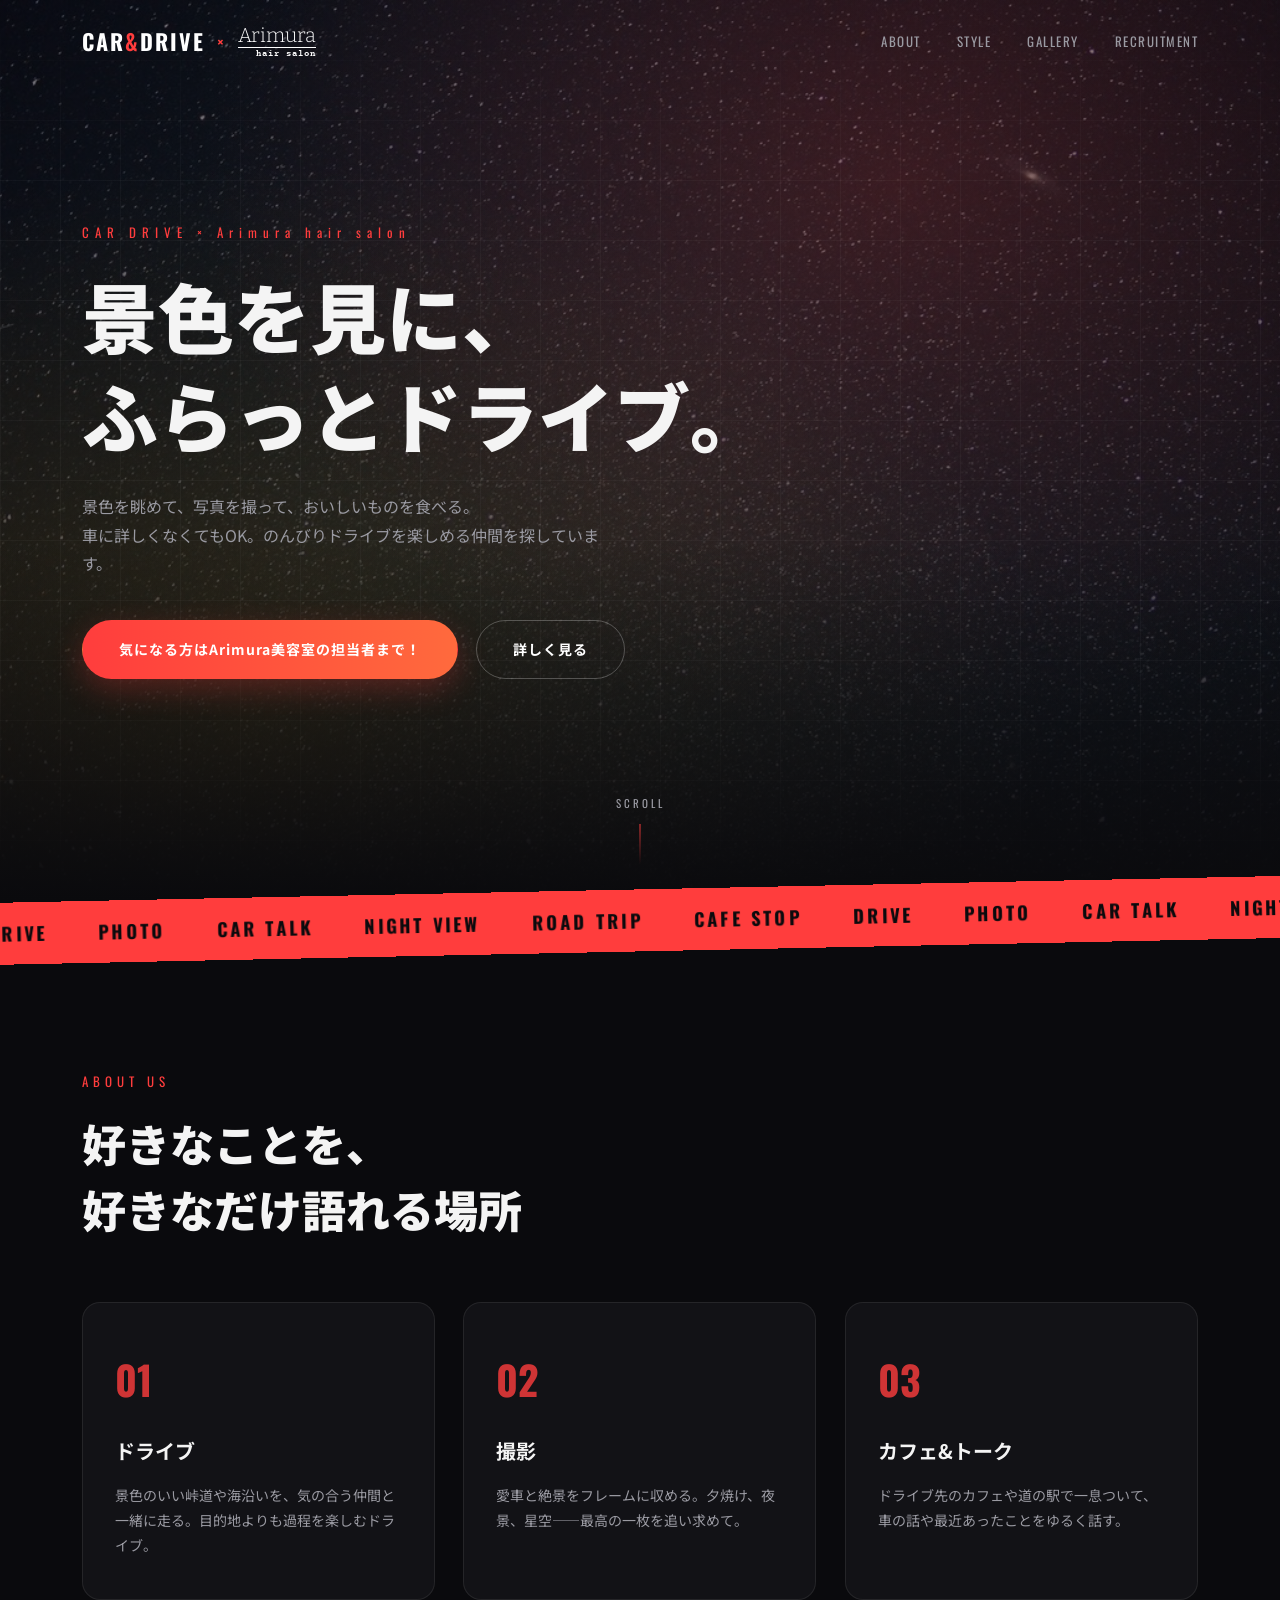
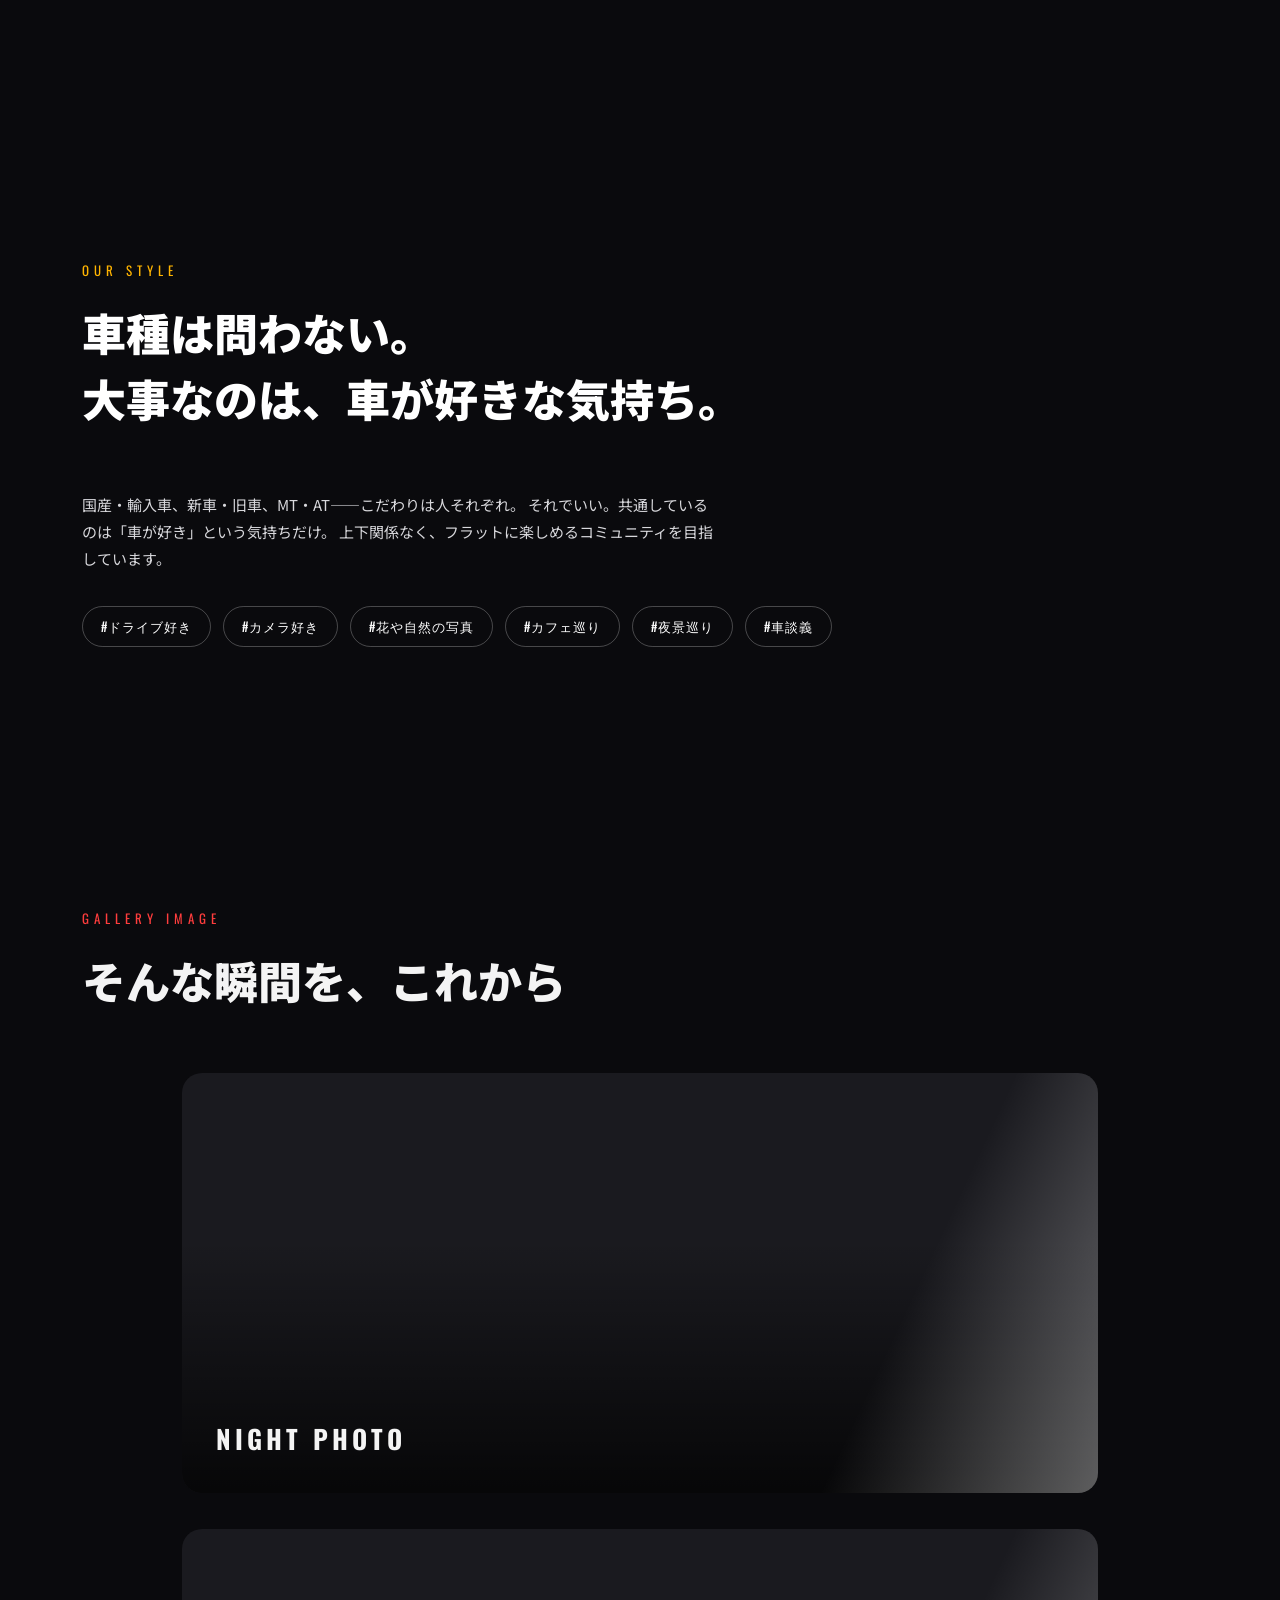
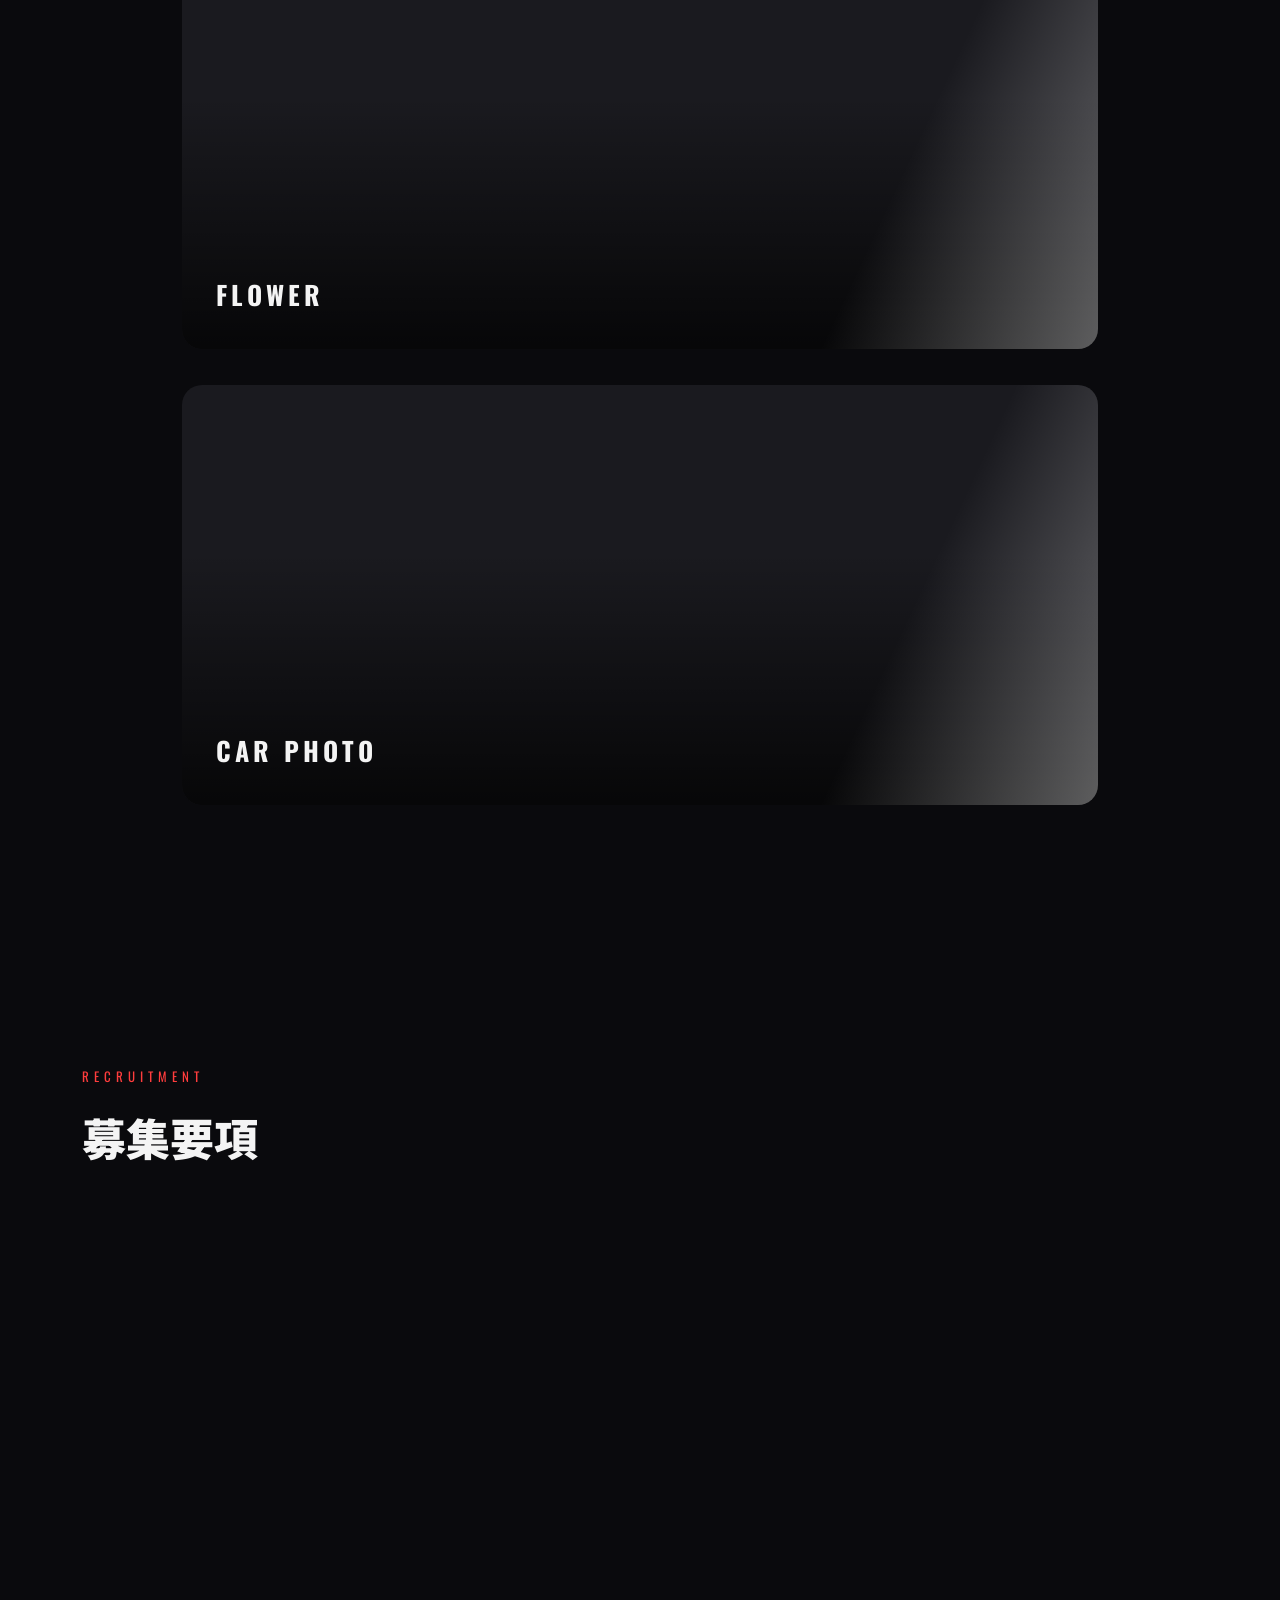
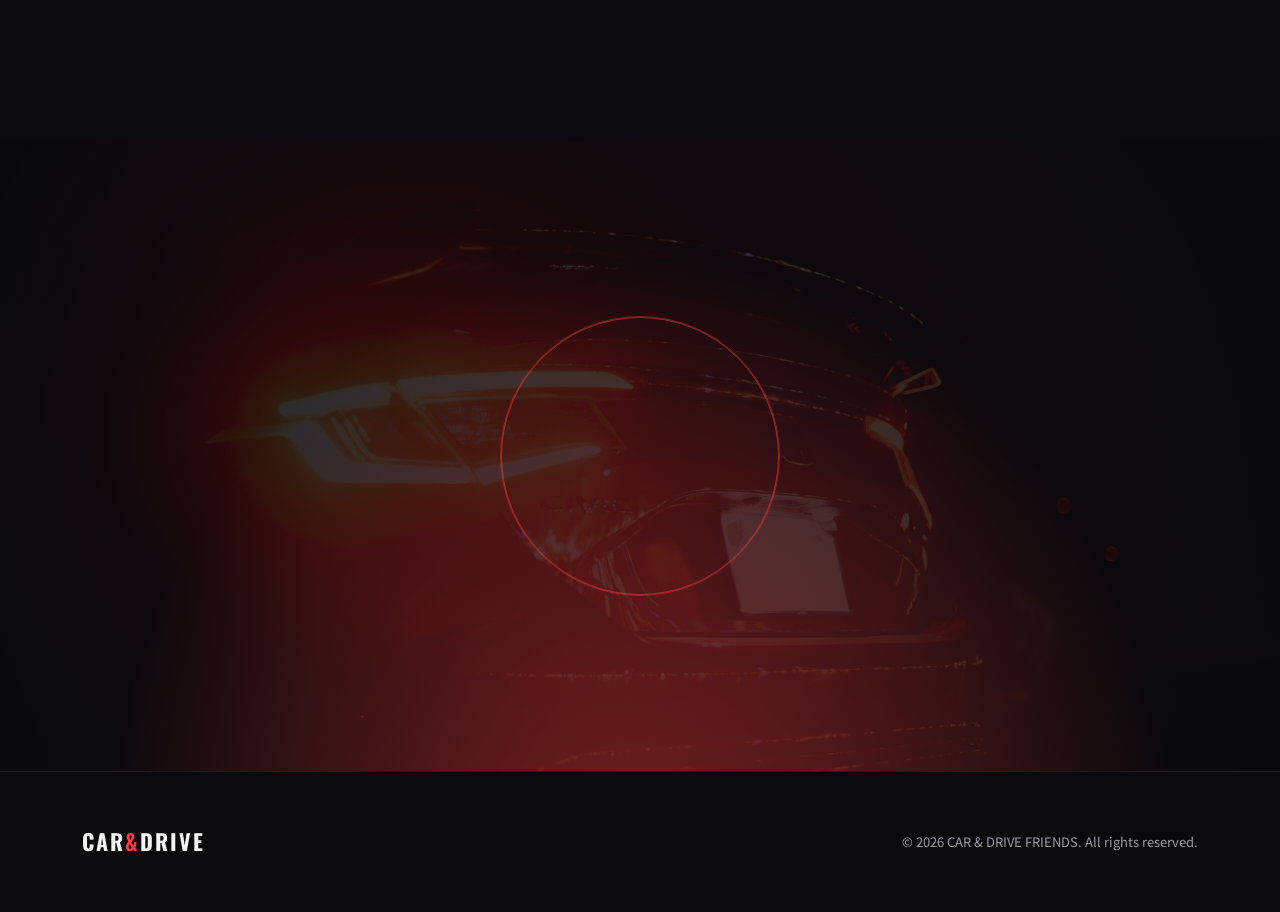
==== index.html @ ad67aaf5 "初回公開: 車好き・ドライブ好き募集サイト" ====
<!DOCTYPE html>
<html lang="ja">
<head>
<meta charset="UTF-8">
<meta name="viewport" content="width=device-width, initial-scale=1.0">
<title>CAR & DRIVE FRIENDS | 車好き・ドライブ好き募集</title>
<link rel="preconnect" href="https://fonts.googleapis.com">
<link href="https://fonts.googleapis.com/css2?family=Oswald:wght@400;600;700&family=Noto+Sans+JP:wght@400;500;700;900&family=Bitter:wght@300;400&family=Courier+Prime&display=swap" rel="stylesheet">
<link rel="stylesheet" href="style.css">
</head>
<body>

<!-- スクロール進捗バー -->
<div class="scroll-progress" id="scrollProgress"></div>

<!-- カーソルグロー -->
<div class="cursor-glow" id="cursorGlow"></div>

<!-- ローディング -->
<div class="loader" id="loader">
  <div class="collab">
    <div class="collab-car">CAR<span>&</span>DRIVE</div>
    <div class="collab-x">×</div>
    <div class="arimura-logo">
      <div class="arimura-name">Arimura</div>
      <div class="arimura-line"></div>
      <div class="arimura-sub">hair salon</div>
    </div>
  </div>
</div>

<!-- ヘッダー -->
<header class="header" id="header">
  <div class="header-inner">
    <a href="#top" class="logo header-logo">
      <span class="hl-car">CAR<span>&</span>DRIVE</span>
      <span class="hl-x">×</span>
      <span class="mini-arimura"><b>Arimura</b><i></i><em>hair salon</em></span>
    </a>
    <nav class="nav">
      <a href="#about">ABOUT</a>
      <a href="#style">STYLE</a>
      <a href="#gallery">GALLERY</a>
      <a href="#requirement">RECRUITMENT</a>
    </nav>
    <button class="burger" id="burger" aria-label="menu">
      <span></span><span></span><span></span>
    </button>
  </div>
</header>

<!-- モバイルメニュー -->
<div class="mobile-menu" id="mobileMenu">
  <a href="#about">ABOUT</a>
  <a href="#style">STYLE</a>
  <a href="#gallery">GALLERY</a>
  <a href="#requirement">RECRUITMENT</a>
</div>

<!-- ヒーロー -->
<section class="hero" id="top">
  <div class="hero-bg"></div>
  <div class="hero-overlay"></div>
  <div class="hero-grid"></div>
  <div class="hero-content">
    <p class="hero-kicker" data-aos>CAR DRIVE × Arimura hair salon</p>
    <h1 class="hero-title" data-aos>
      <span class="line"><span class="char">景</span><span class="char">色</span><span class="char">を</span><span class="char">見</span><span class="char">に</span><span class="char">、</span></span>
      <span class="line"><span class="char">ふ</span><span class="char">ら</span><span class="char">っ</span><span class="char">と</span><span class="char">ド</span><span class="char">ラ</span><span class="char">イ</span><span class="char">ブ</span><span class="char">。</span></span>
    </h1>
    <p class="hero-sub" data-aos>
      景色を眺めて、写真を撮って、おいしいものを食べる。<br>
      車に詳しくなくてもOK。のんびりドライブを楽しめる仲間を探しています。
    </p>
    <div class="hero-cta" data-aos>
      <a href="#contact" class="btn btn-primary">気になる方はArimura美容室の担当者まで！</a>
      <a href="#about" class="btn btn-outline">詳しく見る</a>
    </div>
  </div>
  <div class="scroll-down">
    <span>SCROLL</span>
    <div class="scroll-line"></div>
  </div>
</section>

<!-- マーキー -->
<div class="marquee">
  <div class="marquee-track">
    <span>DRIVE</span><span>PHOTO</span><span>CAR TALK</span><span>NIGHT VIEW</span><span>ROAD TRIP</span><span>CAFE STOP</span>
    <span>DRIVE</span><span>PHOTO</span><span>CAR TALK</span><span>NIGHT VIEW</span><span>ROAD TRIP</span><span>CAFE STOP</span>
  </div>
</div>

<!-- ABOUT -->
<section class="about" id="about">
  <div class="container">
    <p class="section-kicker" data-aos>ABOUT US</p>
    <h2 class="section-title" data-aos>好きなことを、<br>好きなだけ語れる場所</h2>
    <div class="about-grid">
      <div class="about-card" data-aos>
        <div class="about-num">01</div>
        <h3>ドライブ</h3>
        <p>景色のいい峠道や海沿いを、気の合う仲間と一緒に走る。目的地よりも過程を楽しむドライブ。</p>
      </div>
      <div class="about-card" data-aos>
        <div class="about-num">02</div>
        <h3>撮影</h3>
        <p>愛車と絶景をフレームに収める。夕焼け、夜景、星空——最高の一枚を追い求めて。</p>
      </div>
      <div class="about-card" data-aos>
        <div class="about-num">03</div>
        <h3>カフェ&トーク</h3>
        <p>ドライブ先のカフェや道の駅で一息ついて、車の話や最近あったことをゆるく話す。</p>
      </div>
    </div>
  </div>
</section>

<!-- STYLE / 動画風セクション -->
<section class="style-section" id="style">
  <div class="style-overlay"></div>
  <div class="container style-content">
    <p class="section-kicker light" data-aos>OUR STYLE</p>
    <h2 class="section-title light" data-aos>車種は問わない。<br>大事なのは、車が好きな気持ち。</h2>
    <p class="style-text" data-aos>
      国産・輸入車、新車・旧車、MT・AT——こだわりは人それぞれ。
      それでいい。共通しているのは「車が好き」という気持ちだけ。
      上下関係なく、フラットに楽しめるコミュニティを目指しています。
    </p>
    <div class="style-tags" data-aos>
      <span>#ドライブ好き</span>
      <span>#カメラ好き</span>
      <span>#花や自然の写真</span>
      <span>#カフェ巡り</span>
      <span>#夜景巡り</span>
      <span>#車談義</span>
    </div>
  </div>
</section>

<!-- GALLERY -->
<section class="gallery" id="gallery">
  <div class="container">
    <p class="section-kicker" data-aos>GALLERY IMAGE</p>
    <h2 class="section-title" data-aos>そんな瞬間を、これから</h2>
  </div>
  <div class="gallery-grid" id="galleryGrid">
    <div class="gallery-item g2 photo-slide" data-aos
      data-full-list="images/gallery-2-1.jpg,images/gallery-2-2.jpg,images/gallery-2-3.jpg,images/gallery-2-4.jpg,images/gallery-2-5.jpg,images/gallery-2-6.jpg,images/gallery-2-7.jpg,images/gallery-2-8.jpg">
      <div class="flower-slide-img" style="background-image:url('images/gallery-2-1.jpg')"></div>
      <div class="flower-slide-img" style="background-image:url('images/gallery-2-2.jpg')"></div>
      <div class="flower-slide-img" style="background-image:url('images/gallery-2-3.jpg')"></div>
      <div class="flower-slide-img" style="background-image:url('images/gallery-2-4.jpg')"></div>
      <div class="flower-slide-img" style="background-image:url('images/gallery-2-5.jpg')"></div>
      <div class="flower-slide-img" style="background-image:url('images/gallery-2-6.jpg')"></div>
      <div class="flower-slide-img" style="background-image:url('images/gallery-2-7.jpg')"></div>
      <div class="flower-slide-img" style="background-image:url('images/gallery-2-8.jpg')"></div>
      <div class="shine-sweep"></div>
      <span>NIGHT PHOTO</span>
      <em class="tap-hint">タップで拡大</em>
    </div>
    <div class="gallery-item g4 flower-slide" data-aos
      data-full-list="images/gallery-4-1.jpg,images/gallery-4-2.jpg,images/gallery-4-3.jpg,images/gallery-4-4.jpg,images/gallery-4-5.jpg,images/gallery-4-6.jpg,images/gallery-4-7.jpg,images/gallery-4-8.jpg">
      <div class="flower-slide-img" style="background-image:url('images/gallery-4-1.jpg')"></div>
      <div class="flower-slide-img" style="background-image:url('images/gallery-4-2.jpg')"></div>
      <div class="flower-slide-img" style="background-image:url('images/gallery-4-3.jpg')"></div>
      <div class="flower-slide-img" style="background-image:url('images/gallery-4-4.jpg')"></div>
      <div class="flower-slide-img" style="background-image:url('images/gallery-4-5.jpg')"></div>
      <div class="flower-slide-img" style="background-image:url('images/gallery-4-6.jpg')"></div>
      <div class="flower-slide-img" style="background-image:url('images/gallery-4-7.jpg')"></div>
      <div class="flower-slide-img" style="background-image:url('images/gallery-4-8.jpg')"></div>
      <div class="shine-sweep"></div>
      <span>FLOWER</span>
      <em class="tap-hint">タップで拡大</em>
    </div>
    <div class="gallery-item g7 photo-slide" data-aos
      data-full-list="images/gallery-7-1.jpg,images/gallery-7-2.jpg,images/gallery-7-3.jpg,images/gallery-7-4.jpg,images/gallery-7-5.jpg,images/gallery-7-6.jpg,images/gallery-7-7.jpg,images/gallery-7-8.jpg">
      <div class="flower-slide-img" style="background-image:url('images/gallery-7-1.jpg')"></div>
      <div class="flower-slide-img" style="background-image:url('images/gallery-7-2.jpg')"></div>
      <div class="flower-slide-img" style="background-image:url('images/gallery-7-3.jpg')"></div>
      <div class="flower-slide-img" style="background-image:url('images/gallery-7-4.jpg')"></div>
      <div class="flower-slide-img" style="background-image:url('images/gallery-7-5.jpg')"></div>
      <div class="flower-slide-img" style="background-image:url('images/gallery-7-6.jpg')"></div>
      <div class="flower-slide-img" style="background-image:url('images/gallery-7-7.jpg')"></div>
      <div class="flower-slide-img" style="background-image:url('images/gallery-7-8.jpg')"></div>
      <div class="shine-sweep"></div>
      <span>CAR PHOTO</span>
      <em class="tap-hint">タップで拡大</em>
    </div>
  </div>
</section>

<!-- ライトボックス -->
<div class="lightbox" id="lightbox">
  <button class="lightbox-close" id="lightboxClose" aria-label="閉じる">&times;</button>
  <button class="lightbox-nav lightbox-prev" id="lightboxPrev" aria-label="前へ">&#8249;</button>
  <img class="lightbox-img" id="lightboxImg" src="" alt="">
  <button class="lightbox-nav lightbox-next" id="lightboxNext" aria-label="次へ">&#8250;</button>
</div>

<!-- MEMBER / 募集要項 -->
<section class="requirement" id="requirement">
  <div class="container">
    <p class="section-kicker" data-aos>RECRUITMENT</p>
    <h2 class="section-title" data-aos>募集要項</h2>
    <div class="req-table" data-aos>
      <div class="req-row">
        <div class="req-label">対象</div>
        <div class="req-value">20代の男女（車好き・写真好き・ドライブ好き大歓迎）</div>
      </div>
      <div class="req-row">
        <div class="req-label">車種</div>
        <div class="req-value">不問。所有していない方の見学参加も歓迎</div>
      </div>
      <div class="req-row">
        <div class="req-label">活動内容</div>
        <div class="req-value">ドライブ / 撮影会 / カフェ巡り・オフ会 / 車談義</div>
      </div>
      <div class="req-row">
        <div class="req-label">頻度</div>
        <div class="req-value">月1〜2回程度（週末中心）</div>
      </div>
      <div class="req-row">
        <div class="req-label">条件</div>
        <div class="req-value">安全運転を心がけられる方 / マナーを守れる方</div>
      </div>
    </div>
  </div>
</section>

<!-- CONTACT -->
<section class="contact" id="contact">
  <div class="contact-glow-ring"></div>
  <div class="container contact-inner">
    <h2 class="contact-finale" data-aos>
      <span>一緒に</span><span class="shine">走り出そう</span>
    </h2>
    <p class="contact-sub" data-aos>ご応募・ご質問は、担当者までお気軽にご連絡ください。</p>
  </div>
</section>

<footer class="footer">
  <div class="container footer-inner">
    <a href="#top" class="logo">CAR<span>&</span>DRIVE</a>
    <p>&copy; 2026 CAR & DRIVE FRIENDS. All rights reserved.</p>
  </div>
</footer>

<a href="#top" class="to-top" id="toTop">↑</a>

<script src="script.js"></script>
</body>
</html>
---- style.css ----
/* =========================================
   CAR & CAMP FRIENDS - Stylish Recruitment Page
========================================= */
:root {
  --bg: #0a0a0d;
  --bg-soft: #121216;
  --accent: #ff3d3d;
  --accent2: #ffb400;
  --text: #f4f4f4;
  --text-dim: #9a9aa2;
  --line: rgba(255,255,255,0.08);
  --ff-en: 'Oswald', sans-serif;
  --ff-jp: 'Noto Sans JP', sans-serif;
}

* { margin: 0; padding: 0; box-sizing: border-box; }

html { scroll-behavior: smooth; }

body {
  background: var(--bg);
  color: var(--text);
  font-family: var(--ff-jp);
  line-height: 1.8;
  overflow-x: hidden;
}

a { text-decoration: none; color: inherit; }
ul { list-style: none; }

/* スクロール進捗バー */
.scroll-progress {
  position: fixed;
  top: 0; left: 0;
  height: 3px;
  width: 0%;
  background: linear-gradient(90deg, var(--accent), var(--accent2));
  z-index: 10000;
  transition: width .1s linear;
  box-shadow: 0 0 12px rgba(255,61,61,.7);
}

/* カーソル追従グロー */
.cursor-glow {
  position: fixed;
  top: 0; left: 0;
  width: 420px; height: 420px;
  border-radius: 50%;
  background: radial-gradient(circle, rgba(255,61,61,.12), transparent 70%);
  transform: translate(-50%, -50%);
  pointer-events: none;
  z-index: 1;
  transition: opacity .3s ease;
  opacity: 0;
}
.cursor-glow.active { opacity: 1; }
@media (hover: none), (max-width: 760px) { .cursor-glow { display: none; } }

.container {
  max-width: 1180px;
  margin: 0 auto;
  padding: 0 32px;
}

/* ===== LOADER ===== */
.loader {
  position: fixed;
  inset: 0;
  background: var(--bg);
  z-index: 9999;
  display: flex;
  align-items: center;
  justify-content: center;
  transition: opacity .6s ease, visibility .6s ease;
}
.loader.hide { opacity: 0; visibility: hidden; }
.loader-text {
  font-family: var(--ff-en);
  font-size: 14px;
  letter-spacing: 6px;
  color: var(--accent);
  animation: pulse 1s infinite ease-in-out;
}
@keyframes pulse { 50% { opacity: .3; } }

/* ===== COLLAB LOADER / Arimura LOGO ===== */
.collab {
  display: flex;
  flex-direction: column;
  align-items: center;
  gap: 18px;
  text-align: center;
}
.collab-car {
  font-family: var(--ff-en);
  font-weight: 700;
  font-size: clamp(22px, 5vw, 34px);
  letter-spacing: 8px;
  color: #fff;
  opacity: 0;
  animation: collabIn .9s .2s forwards ease-out;
}
.collab-car span { color: var(--accent); margin: 0 4px; }
.collab-x {
  font-family: var(--ff-en);
  font-size: 28px;
  color: var(--accent);
  opacity: 0;
  transform: rotate(-90deg);
  animation: collabX .8s .8s forwards ease-out;
}
.arimura-logo {
  display: inline-block;
  color: #fff;
  opacity: 0;
  animation: collabIn 1s 1.3s forwards ease-out;
}
.arimura-name {
  font-family: 'Bitter', 'Rockwell', Georgia, serif;
  font-weight: 300;
  font-size: clamp(56px, 13vw, 104px);
  line-height: 1;
  letter-spacing: 1px;
  text-align: left;
}
.arimura-line {
  height: 3px;
  background: #fff;
  margin: 8px 0 6px;
  transform-origin: left;
  transform: scaleX(0);
  animation: lineGrow .8s 1.8s forwards ease-out;
}
.arimura-sub {
  font-family: 'Courier Prime', 'Courier New', monospace;
  font-size: clamp(20px, 5vw, 38px);
  letter-spacing: 3px;
  text-align: right;
  padding-right: 4px;
}
@keyframes collabIn { from { opacity: 0; transform: translateY(14px); } to { opacity: 1; transform: none; } }
@keyframes collabX { to { opacity: 1; transform: rotate(0); } }
@keyframes lineGrow { to { transform: scaleX(1); } }

/* ===== HEADER LOGO (collab) ===== */
.header-logo { display: flex; align-items: center; gap: 12px; }
.header-logo .hl-car { color: #fff; }
.header-logo .hl-car span { color: var(--accent); }
.header-logo .mini-arimura { color: #fff; }
.hl-x { color: var(--accent); font-size: 14px; }
.mini-arimura {
  display: inline-flex;
  flex-direction: column;
  color: #fff;
  line-height: 1;
}
.mini-arimura b {
  font-family: 'Bitter', Georgia, serif;
  font-weight: 300;
  font-size: 20px;
  letter-spacing: 0;
}
.mini-arimura i { display: block; height: 1px; background: #fff; margin: 2px 0; }
.mini-arimura em {
  font-family: 'Courier Prime', 'Courier New', monospace;
  font-style: normal;
  font-size: 9px;
  letter-spacing: 1px;
  text-align: right;
}
@media (max-width: 480px) {
  .header-logo { gap: 8px; }
  .hl-car { font-size: 16px; }
  .mini-arimura b { font-size: 16px; }
  .mini-arimura em { font-size: 7px; }
}

/* ===== HEADER ===== */
.header {
  position: fixed;
  top: 0; left: 0; right: 0;
  z-index: 100;
  padding: 22px 0;
  transition: background .4s ease, padding .4s ease, backdrop-filter .4s ease;
}
.header.scrolled {
  background: rgba(10,10,13,0.85);
  backdrop-filter: blur(10px);
  padding: 14px 0;
  border-bottom: 1px solid var(--line);
}
.header-inner {
  max-width: 1180px;
  margin: 0 auto;
  padding: 0 32px;
  display: flex;
  align-items: center;
  justify-content: space-between;
}
.logo {
  font-family: var(--ff-en);
  font-weight: 700;
  font-size: 22px;
  letter-spacing: 2px;
}
.logo span { color: var(--accent); }

.nav { display: flex; align-items: center; gap: 36px; }
.nav a {
  font-size: 13px;
  font-family: var(--ff-en);
  letter-spacing: 1.5px;
  color: var(--text-dim);
  position: relative;
  transition: color .3s;
}
.nav a:not(.nav-cta)::after {
  content: '';
  position: absolute;
  left: 0; bottom: -6px;
  width: 0; height: 1px;
  background: var(--accent);
  transition: width .3s;
}
.nav a:not(.nav-cta):hover { color: var(--text); }
.nav a:not(.nav-cta):hover::after { width: 100%; }

.nav-cta {
  background: var(--accent);
  color: #fff !important;
  padding: 10px 22px;
  border-radius: 30px;
  font-weight: 600;
  transition: transform .3s, box-shadow .3s;
}
.nav-cta:hover { transform: translateY(-2px); box-shadow: 0 8px 20px rgba(255,61,61,.4); }

.burger { display: none; flex-direction: column; gap: 5px; background: none; border: none; cursor: pointer; z-index: 200; }
.burger span { width: 26px; height: 2px; background: #fff; transition: .3s; }
.burger.active span:nth-child(1){ transform: translateY(7px) rotate(45deg); }
.burger.active span:nth-child(2){ opacity: 0; }
.burger.active span:nth-child(3){ transform: translateY(-7px) rotate(-45deg); }

.mobile-menu {
  position: fixed;
  top: 0; right: -100%;
  width: 78%; max-width: 340px; height: 100vh;
  background: #0e0e12;
  z-index: 150;
  display: flex; flex-direction: column;
  align-items: flex-start;
  justify-content: center;
  gap: 28px;
  padding: 0 40px;
  transition: right .45s cubic-bezier(.77,0,.18,1);
  border-left: 1px solid var(--line);
}
.mobile-menu.open { right: 0; }
.mobile-menu a { font-family: var(--ff-en); font-size: 18px; letter-spacing: 2px; color: var(--text-dim); }
.mobile-menu .nav-cta { background: var(--accent); color: #fff; padding: 12px 24px; border-radius: 30px; }

/* ===== HERO ===== */
.hero {
  position: relative;
  min-height: 100vh;
  display: flex;
  align-items: center;
  overflow: hidden;
}
.hero-bg {
  position: absolute; inset: 0;
  background-image:
    radial-gradient(ellipse at 70% 20%, rgba(255,61,61,.18), transparent 55%),
    radial-gradient(ellipse at 20% 80%, rgba(255,180,0,.12), transparent 55%),
    linear-gradient(180deg, rgba(10,10,13,.55) 0%, rgba(17,17,20,.75) 100%),
    url('images/hero-stars.jpg');
  background-repeat: no-repeat;
  background-size: cover, cover, cover, cover;
  background-position: center, center, center, center;
}
.hero-grid {
  position: absolute; inset: 0;
  background-image:
    linear-gradient(rgba(255,255,255,.03) 1px, transparent 1px),
    linear-gradient(90deg, rgba(255,255,255,.03) 1px, transparent 1px);
  background-size: 60px 60px;
  mask-image: linear-gradient(180deg, transparent, #000 20%, #000 70%, transparent);
}
.hero-overlay {
  position: absolute; bottom: 0; left: 0; right: 0; height: 40%;
  background: linear-gradient(0deg, var(--bg), transparent);
}
.hero-content {
  position: relative; z-index: 2;
  max-width: 1180px; margin: 0 auto; padding: 0 32px;
  width: 100%;
}
.hero-kicker {
  font-family: var(--ff-en);
  color: var(--accent);
  letter-spacing: 6px;
  font-size: 13px;
  margin-bottom: 22px;
}
.hero-title {
  font-size: clamp(38px, 6vw, 76px);
  font-weight: 900;
  line-height: 1.3;
  margin-bottom: 28px;
}
.hero-title .line { display: block; overflow: hidden; }
.hero-title .char {
  display: inline-block;
  opacity: 0;
  transform: translateY(60px) rotate(6deg);
  animation: charIn .7s cubic-bezier(.2,.9,.25,1) forwards;
}
@keyframes charIn { to { opacity: 1; transform: translateY(0) rotate(0); } }
.hero-sub {
  color: var(--text-dim);
  font-size: 16px;
  max-width: 520px;
  margin-bottom: 42px;
}
.hero-cta { display: flex; gap: 18px; flex-wrap: wrap; }

.btn {
  position: relative;
  overflow: hidden;
  display: inline-flex;
  align-items: center;
  justify-content: center;
  padding: 16px 36px;
  border-radius: 40px;
  font-weight: 700;
  font-size: 14px;
  letter-spacing: 1px;
  transition: transform .3s, box-shadow .3s, background .3s, color .3s;
  border: 1px solid transparent;
  cursor: pointer;
}
.btn::before {
  content: '';
  position: absolute;
  top: 0; left: -120%;
  width: 60%; height: 100%;
  background: linear-gradient(120deg, transparent, rgba(255,255,255,.5), transparent);
  transform: skewX(-20deg);
  transition: left .6s ease;
}
.btn:hover::before { left: 140%; }
.btn-primary {
  background: linear-gradient(90deg, var(--accent), #ff6a3d);
  color: #fff;
  box-shadow: 0 10px 30px rgba(255,61,61,.25);
}
.btn-primary:hover { transform: translateY(-3px); box-shadow: 0 14px 34px rgba(255,61,61,.4); }
.btn-outline {
  border-color: rgba(255,255,255,.25);
  color: #fff;
}
.btn-outline:hover { background: rgba(255,255,255,.08); transform: translateY(-3px); }

.scroll-down {
  position: absolute; bottom: 36px; left: 50%; transform: translateX(-50%);
  display: flex; flex-direction: column; align-items: center; gap: 10px;
  color: var(--text-dim);
  font-family: var(--ff-en); font-size: 11px; letter-spacing: 3px;
}
.scroll-line { width: 1px; height: 40px; background: linear-gradient(180deg, var(--accent), transparent); animation: scrollMove 1.6s infinite; }
@keyframes scrollMove { 0%{ transform: scaleY(0); transform-origin: top;} 50%{ transform: scaleY(1); transform-origin: top;} 51%{transform-origin: bottom;} 100%{ transform: scaleY(0); transform-origin: bottom;} }

/* ===== MARQUEE ===== */
.marquee {
  background: var(--accent);
  padding: 14px 0;
  overflow: hidden;
  white-space: nowrap;
  transform: rotate(-1.2deg) scale(1.02);
  margin: -10px 0;
  position: relative;
  z-index: 3;
}
.marquee-track { display: inline-flex; gap: 50px; animation: marquee 22s linear infinite; }
.marquee-track span {
  font-family: var(--ff-en);
  font-weight: 700;
  font-size: 18px;
  letter-spacing: 3px;
  color: #0a0a0d;
}
@keyframes marquee { from { transform: translateX(0);} to { transform: translateX(-50%);} }

/* ===== SECTION COMMON ===== */
section { padding: 130px 0; position: relative; }
.section-kicker {
  font-family: var(--ff-en);
  color: var(--accent);
  letter-spacing: 5px;
  font-size: 13px;
  margin-bottom: 16px;
}
.section-kicker.light { color: var(--accent2); }
.section-title {
  position: relative;
  display: inline-block;
  font-size: clamp(28px, 4vw, 44px);
  font-weight: 900;
  margin-bottom: 60px;
  line-height: 1.5;
}
.section-title::after {
  content: '';
  position: absolute;
  left: 0; bottom: 8px;
  height: 4px;
  width: 100%;
  background: linear-gradient(90deg, var(--accent), var(--accent2));
  transform: scaleX(0);
  transform-origin: left;
  transition: transform 1s cubic-bezier(.2,.8,.2,1);
}
[data-aos].aos-in .section-title::after { transform: scaleX(1); }
.section-title.light { color: #fff; }

/* ===== ABOUT ===== */
.about {
  position: relative;
  background-image:
    linear-gradient(180deg, rgba(10,10,13,.88) 0%, rgba(10,10,13,.94) 100%),
    url('images/about-bg.jpg');
  background-size: cover;
  background-position: center;
  background-attachment: fixed;
}
@media (max-width: 900px) {
  .about { background-attachment: scroll; }
}
.about-grid {
  display: grid;
  grid-template-columns: repeat(3, 1fr);
  gap: 28px;
}
.about-card {
  background: var(--bg-soft);
  border: 1px solid var(--line);
  border-radius: 18px;
  padding: 40px 32px;
  transition: transform .4s ease, border-color .4s ease, box-shadow .4s ease;
  transform: perspective(800px) rotateX(var(--ry, 0deg)) rotateY(var(--rx, 0deg));
  will-change: transform;
}
.about-card:hover {
  border-color: var(--accent);
  box-shadow: 0 20px 50px rgba(255,61,61,.18);
}
.about-num {
  font-family: var(--ff-en);
  font-size: 40px;
  font-weight: 700;
  color: var(--accent);
  margin-bottom: 18px;
  opacity: .8;
}
.about-card h3 { font-size: 20px; margin-bottom: 14px; }
.about-card p { color: var(--text-dim); font-size: 14px; }

/* ===== STYLE SECTION ===== */
.style-section {
  background:
    linear-gradient(rgba(10,10,13,.75), rgba(10,10,13,.9)),
    url('images/style-bg.jpg');
  background-size: cover;
  background-position: center;
  background-attachment: fixed;
  color: #fff;
}
@media (max-width: 900px) {
  .style-section { background-attachment: scroll; }
}
.style-text { max-width: 640px; color: #d8d8dc; font-size: 15px; margin-bottom: 34px; }
.style-tags { display: flex; flex-wrap: wrap; gap: 12px; }
.style-tags span {
  border: 1px solid rgba(255,255,255,.25);
  padding: 8px 18px;
  border-radius: 30px;
  font-size: 13px;
  font-family: var(--ff-en);
  letter-spacing: 1px;
}

/* ===== GALLERY ===== */
.gallery-grid {
  display: flex;
  flex-direction: column;
  gap: 36px;
  max-width: 980px;
  margin: 0 auto;
  padding: 0 32px;
}
.gallery-item {
  position: relative;
  border-radius: 20px;
  overflow: hidden;
  display: flex;
  align-items: flex-end;
  padding: 30px 34px;
  background-size: cover;
  background-position: center;
  height: 420px;
  cursor: pointer;
  opacity: 0;
  transform: translateY(60px) scale(.94);
  filter: blur(6px);
  transition: transform 1s cubic-bezier(.2,.8,.2,1), opacity 1s ease, filter 1s ease, box-shadow .5s ease;
  box-shadow: 0 0 0 rgba(255,61,61,0);
}
.gallery-item.aos-in {
  opacity: 1;
  transform: translateY(0) scale(1);
  filter: blur(0);
}
.gallery-item:hover {
  box-shadow: 0 25px 60px rgba(255,61,61,.35);
}
.gallery-item:hover .flower-slide-img,
.gallery-item:hover .gallery-item-bg { transform: scale(1.08); }

/* 回転するグラデーション枘 */
.gallery-item::before {
  content: '';
  position: absolute;
  inset: -2px;
  z-index: 0;
  border-radius: 20px;
  padding: 2px;
  background: conic-gradient(from 0deg, var(--accent), var(--accent2), transparent 40%, var(--accent));
  -webkit-mask: linear-gradient(#000 0 0) content-box, linear-gradient(#000 0 0);
  mask: linear-gradient(#000 0 0) content-box, linear-gradient(#000 0 0);
  -webkit-mask-composite: xor;
  mask-composite: exclude;
  opacity: 0;
  transition: opacity .5s ease;
  animation: rotateBorder 6s linear infinite;
}
.gallery-item:hover::before { opacity: 1; }
@keyframes rotateBorder { to { --a: 360deg; transform: rotate(360deg); } }

/* シャインスイープ */
.gallery-item .shine-sweep {
  position: absolute; inset: 0;
  z-index: 2;
  background: linear-gradient(115deg, transparent 40%, rgba(255,255,255,.35) 50%, transparent 60%);
  background-size: 250% 250%;
  background-position: -150% -150%;
  pointer-events: none;
  transition: background-position 1s ease;
}
.gallery-item:hover .shine-sweep { background-position: 150% 150%; }

.tap-hint {
  position: absolute;
  top: 22px; right: 26px;
  z-index: 3;
  font-style: normal;
  font-family: var(--ff-en);
  font-size: 12px;
  letter-spacing: 1px;
  color: #fff;
  background: rgba(0,0,0,.45);
  border: 1px solid rgba(255,255,255,.3);
  padding: 6px 14px;
  border-radius: 20px;
  opacity: 0;
  transform: translateY(-6px);
  transition: opacity .3s ease, transform .3s ease;
  animation: hintPulse 2s ease-in-out infinite;
}
.gallery-item:hover .tap-hint { opacity: 1; transform: none; }
@media (hover: none) {
  .tap-hint { opacity: 1; transform: none; }
}
@keyframes hintPulse { 50% { box-shadow: 0 0 14px rgba(255,61,61,.6); } }
.gallery-item span {
  position: relative; z-index: 3;
  font-family: var(--ff-en);
  letter-spacing: 4px;
  font-size: 26px;
  font-weight: 700;
  transition: transform .4s ease;
}
.gallery-item:hover span { transform: translateX(8px); }
/* 花・ドライブ・車写真などのオートスライド共通スタイル (g2, g4, g7) */
.flower-slide, .photo-slide { background: #1a1a1f; }
.flower-slide::after, .photo-slide::after {
  content: '';
  position: absolute; inset: 0; z-index: 1;
  background: linear-gradient(180deg, transparent 40%, rgba(0,0,0,.75));
}
.flower-slide-img {
  position: absolute; inset: 0;
  background-size: cover;
  background-position: center;
  opacity: 0;
  animation: flowerFade 40s infinite, kenBurns 40s infinite;
  transition: transform .8s ease;
}
.flower-slide-img:nth-child(1) { animation-delay: 0s; }
.flower-slide-img:nth-child(2) { animation-delay: 5s; }
.flower-slide-img:nth-child(3) { animation-delay: 10s; }
.flower-slide-img:nth-child(4) { animation-delay: 15s; }
.flower-slide-img:nth-child(5) { animation-delay: 20s; }
.flower-slide-img:nth-child(6) { animation-delay: 25s; }
.flower-slide-img:nth-child(7) { animation-delay: 30s; }
.flower-slide-img:nth-child(8) { animation-delay: 35s; }
@keyframes flowerFade {
  0% { opacity: 0; }
  2% { opacity: 1; }
  10% { opacity: 1; }
  12.5% { opacity: 0; }
  100% { opacity: 0; }
}
@keyframes kenBurns {
  0% { transform: scale(1); }
  12.5% { transform: scale(1.12); }
  100% { transform: scale(1.12); }
}

/* ===== REQUIREMENT ===== */
.req-table { border-top: 1px solid var(--line); }
.req-row {
  display: grid;
  grid-template-columns: 180px 1fr;
  gap: 24px;
  padding: 24px 0;
  border-bottom: 1px solid var(--line);
}
.req-label {
  font-family: var(--ff-en);
  letter-spacing: 2px;
  color: var(--accent);
  font-weight: 600;
  font-size: 14px;
}
.req-value { color: var(--text-dim); font-size: 15px; }

/* ===== CONTACT / FINALE ===== */
.contact {
  background:
    radial-gradient(ellipse at 50% 120%, rgba(255,61,61,.25), transparent 60%),
    radial-gradient(ellipse at 50% 120%, rgba(255,61,61,.25), transparent 60%),
    linear-gradient(180deg, rgba(10,10,13,.82) 0%, rgba(10,10,13,.9) 100%),
    url('images/contact-bg.jpg'),
    var(--bg-soft);
  background-size: cover, cover, cover, cover;
  background-position: center, center, center, center;
  background-repeat: no-repeat;
  position: relative;
  overflow: hidden;
  text-align: center;
  min-height: 70vh;
  display: flex;
  align-items: center;
}
.contact-inner { position: relative; z-index: 2; margin: 0 auto; }
.contact-sub { color: var(--text-dim); margin-top: 18px; font-size: 16px; }

/* 脈打つリング */
.contact-glow-ring {
  position: absolute;
  top: 50%; left: 50%;
  width: 280px; height: 280px;
  border: 1px solid rgba(255,61,61,.4);
  border-radius: 50%;
  transform: translate(-50%, -50%);
  animation: ringPulse 3.5s ease-out infinite;
}
.contact-glow-ring::before,
.contact-glow-ring::after {
  content: '';
  position: absolute; inset: 0;
  border: 1px solid rgba(255,61,61,.3);
  border-radius: 50%;
  animation: ringPulse 3.5s ease-out infinite;
}
.contact-glow-ring::before { animation-delay: 1.1s; }
.contact-glow-ring::after { animation-delay: 2.2s; }
@keyframes ringPulse {
  0% { transform: translate(-50%, -50%) scale(.3); opacity: .9; }
  100% { transform: translate(-50%, -50%) scale(3.2); opacity: 0; }
}

/* 文字フィナーレ */
.contact-finale {
  font-size: clamp(34px, 6vw, 64px);
  font-weight: 900;
  line-height: 1.4;
  margin-bottom: 4px;
}
.contact-finale span { display: inline-block; }
.contact-finale .shine {
  background: linear-gradient(90deg, var(--accent), var(--accent2), var(--accent));
  background-size: 200% auto;
  -webkit-background-clip: text;
  background-clip: text;
  color: transparent;
  animation: shineMove 3s linear infinite;
}
@keyframes shineMove {
  0% { background-position: 0% center; }
  100% { background-position: 200% center; }
}

@media (max-width: 600px) {
  .contact-glow-ring { width: 180px; height: 180px; }
}

.contact-form { max-width: 720px; }
.form-row { display: grid; grid-template-columns: 1fr 1fr; gap: 20px; }
.form-group { margin-bottom: 22px; }
.form-group label {
  display: block;
  font-size: 13px;
  color: var(--text-dim);
  margin-bottom: 8px;
  letter-spacing: 1px;
}
.form-group input, .form-group select, .form-group textarea {
  width: 100%;
  background: #191a1e;
  border: 1px solid var(--line);
  border-radius: 10px;
  padding: 14px 16px;
  color: #fff;
  font-family: var(--ff-jp);
  font-size: 14px;
  transition: border-color .3s, box-shadow .3s;
}
.form-group input:focus, .form-group select:focus, .form-group textarea:focus {
  outline: none;
  border-color: var(--accent);
  box-shadow: 0 0 0 3px rgba(255,61,61,.15);
}
.form-group textarea { resize: vertical; }
.btn-submit { border: none; width: 100%; margin-top: 10px; }

.form-success {
  display: none;
  margin-top: 28px;
  background: rgba(0,200,120,.1);
  border: 1px solid rgba(0,200,120,.4);
  border-radius: 12px;
  padding: 24px;
  text-align: center;
  color: #6ee7b7;
}
.form-success.show { display: block; animation: fadeIn .5s ease; }

/* ===== FOOTER ===== */
.footer { padding: 50px 0; border-top: 1px solid var(--line); }
.footer-inner { display: flex; justify-content: space-between; align-items: center; flex-wrap: wrap; gap: 16px; }
.footer p { color: var(--text-dim); font-size: 13px; }

.to-top {
  position: fixed;
  bottom: 30px; right: 30px;
  width: 48px; height: 48px;
  border-radius: 50%;
  background: var(--accent);
  color: #fff;
  display: flex; align-items: center; justify-content: center;
  font-size: 18px;
  opacity: 0; visibility: hidden;
  transform: translateY(10px);
  transition: all .3s ease;
  z-index: 90;
  box-shadow: 0 8px 20px rgba(255,61,61,.35);
}
.to-top.show { opacity: 1; visibility: visible; transform: translateY(0); }

/* ===== AOS-like animation ===== */
[data-aos] {
  opacity: 0;
  transform: translateY(30px);
  transition: opacity .8s ease, transform .8s ease;
}
[data-aos].aos-in { opacity: 1; transform: translateY(0); }

@keyframes fadeIn { from { opacity: 0; } to { opacity: 1; } }

/* ===== LIGHTBOX ===== */
.lightbox {
  position: fixed; inset: 0;
  z-index: 2000;
  background: rgba(5,5,7,.92);
  display: flex;
  align-items: center;
  justify-content: center;
  opacity: 0;
  visibility: hidden;
  transition: opacity .3s ease, visibility .3s ease;
}
.lightbox.show { opacity: 1; visibility: visible; }
.lightbox-img {
  max-width: 88vw;
  max-height: 82vh;
  border-radius: 6px;
  box-shadow: 0 20px 60px rgba(0,0,0,.6);
  opacity: 0;
  transform: scale(.96);
  transition: opacity .25s ease, transform .25s ease;
}
.lightbox.show .lightbox-img { opacity: 1; transform: none; }
.lightbox-close {
  position: absolute;
  top: 20px; right: 24px;
  font-size: 32px;
  line-height: 1;
  background: none;
  border: none;
  color: #fff;
  cursor: pointer;
}
.lightbox-nav {
  position: absolute;
  top: 50%;
  transform: translateY(-50%);
  background: rgba(255,255,255,.08);
  border: 1px solid rgba(255,255,255,.25);
  color: #fff;
  font-size: 30px;
  width: 48px; height: 48px;
  border-radius: 50%;
  cursor: pointer;
  display: flex;
  align-items: center;
  justify-content: center;
  transition: background .3s ease;
}
.lightbox-nav:hover { background: rgba(255,61,61,.3); }
.lightbox-prev { left: 20px; }
.lightbox-next { right: 20px; }
.lightbox-nav.hidden { display: none; }
@media (max-width: 600px) {
  .lightbox-nav { width: 38px; height: 38px; font-size: 22px; }
  .lightbox-close { font-size: 26px; top: 14px; right: 16px; }
}

/* ===== RESPONSIVE ===== */
@media (max-width: 900px) {
  .nav { display: none; }
  .burger { display: flex; }
  .about-grid { grid-template-columns: 1fr; }
  .gallery-item { height: 280px; padding: 22px; }
  .gallery-item span { font-size: 18px; letter-spacing: 2px; }
  .form-row { grid-template-columns: 1fr; }
  .req-row { grid-template-columns: 1fr; gap: 6px; }
  section { padding: 90px 0; }
}
@media (max-width: 480px) {
  .container { padding: 0 20px; }
  .hero-content { padding: 0 20px; }
}
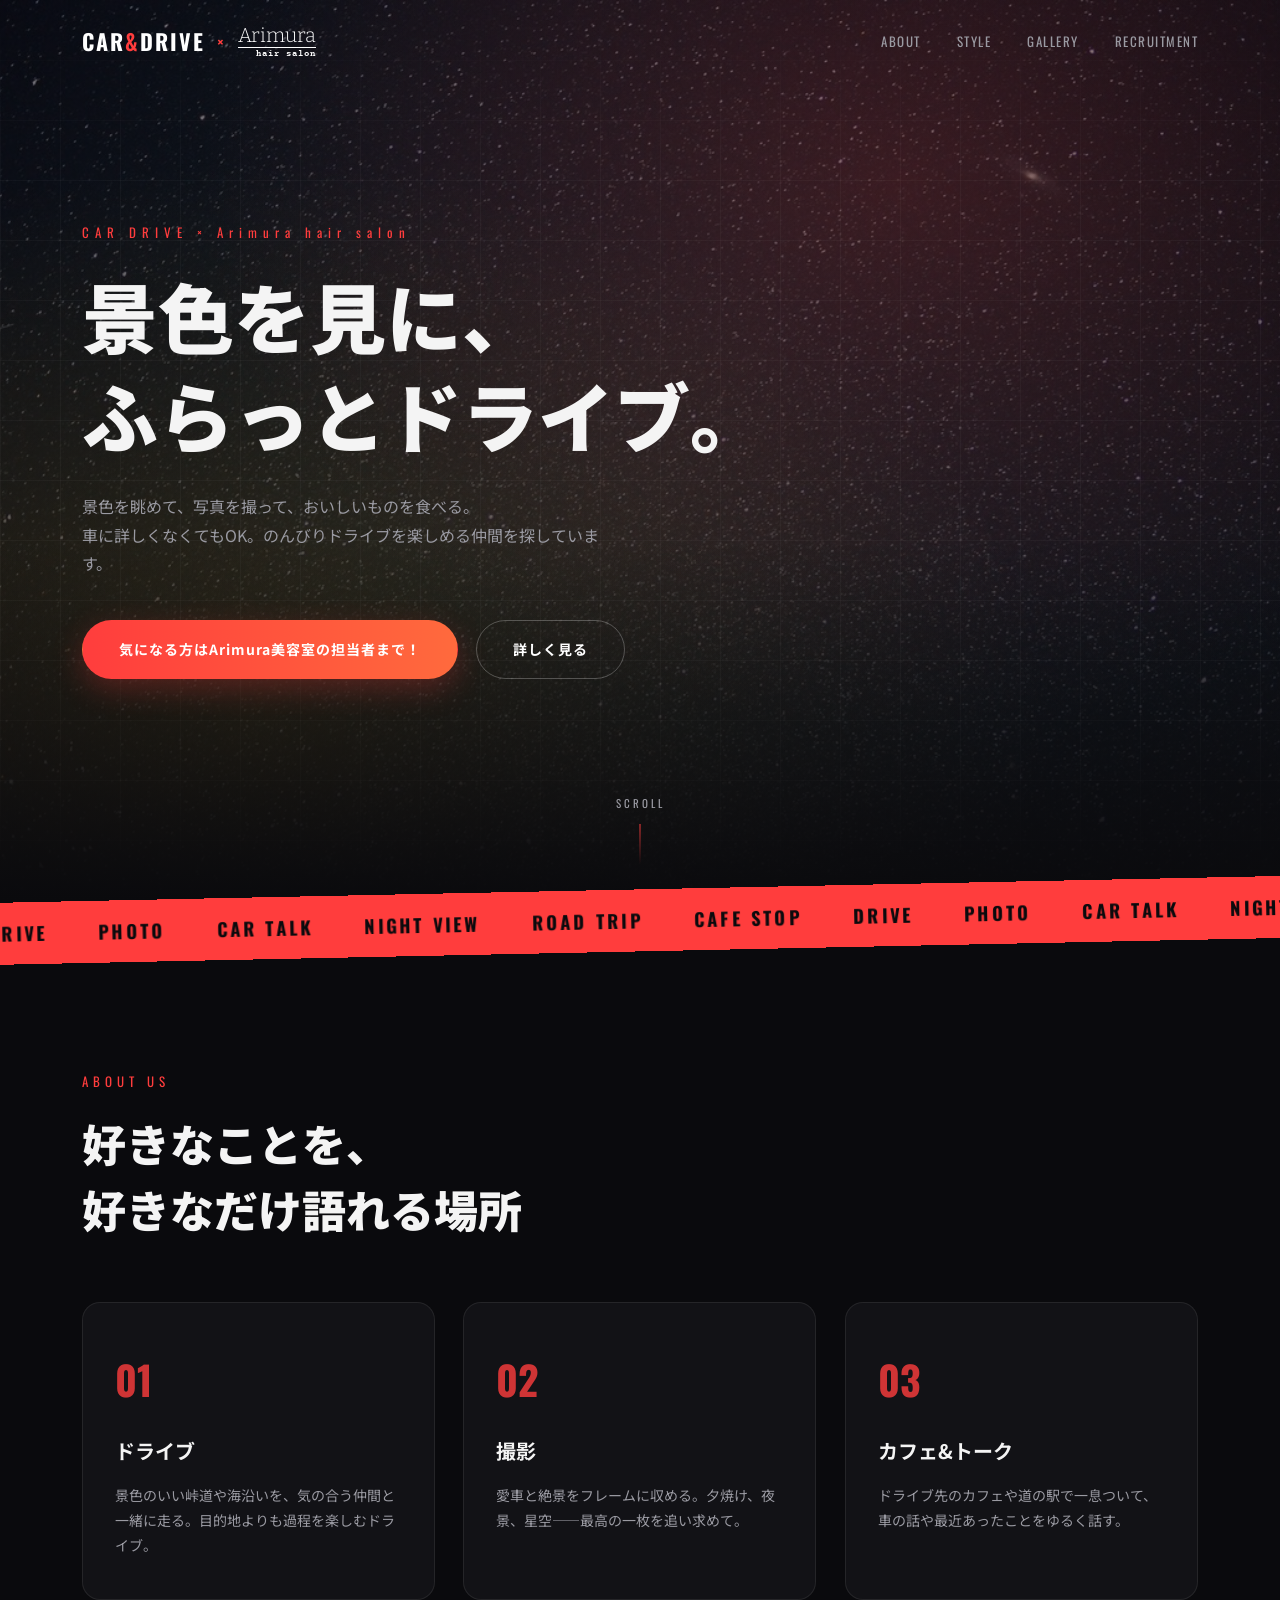
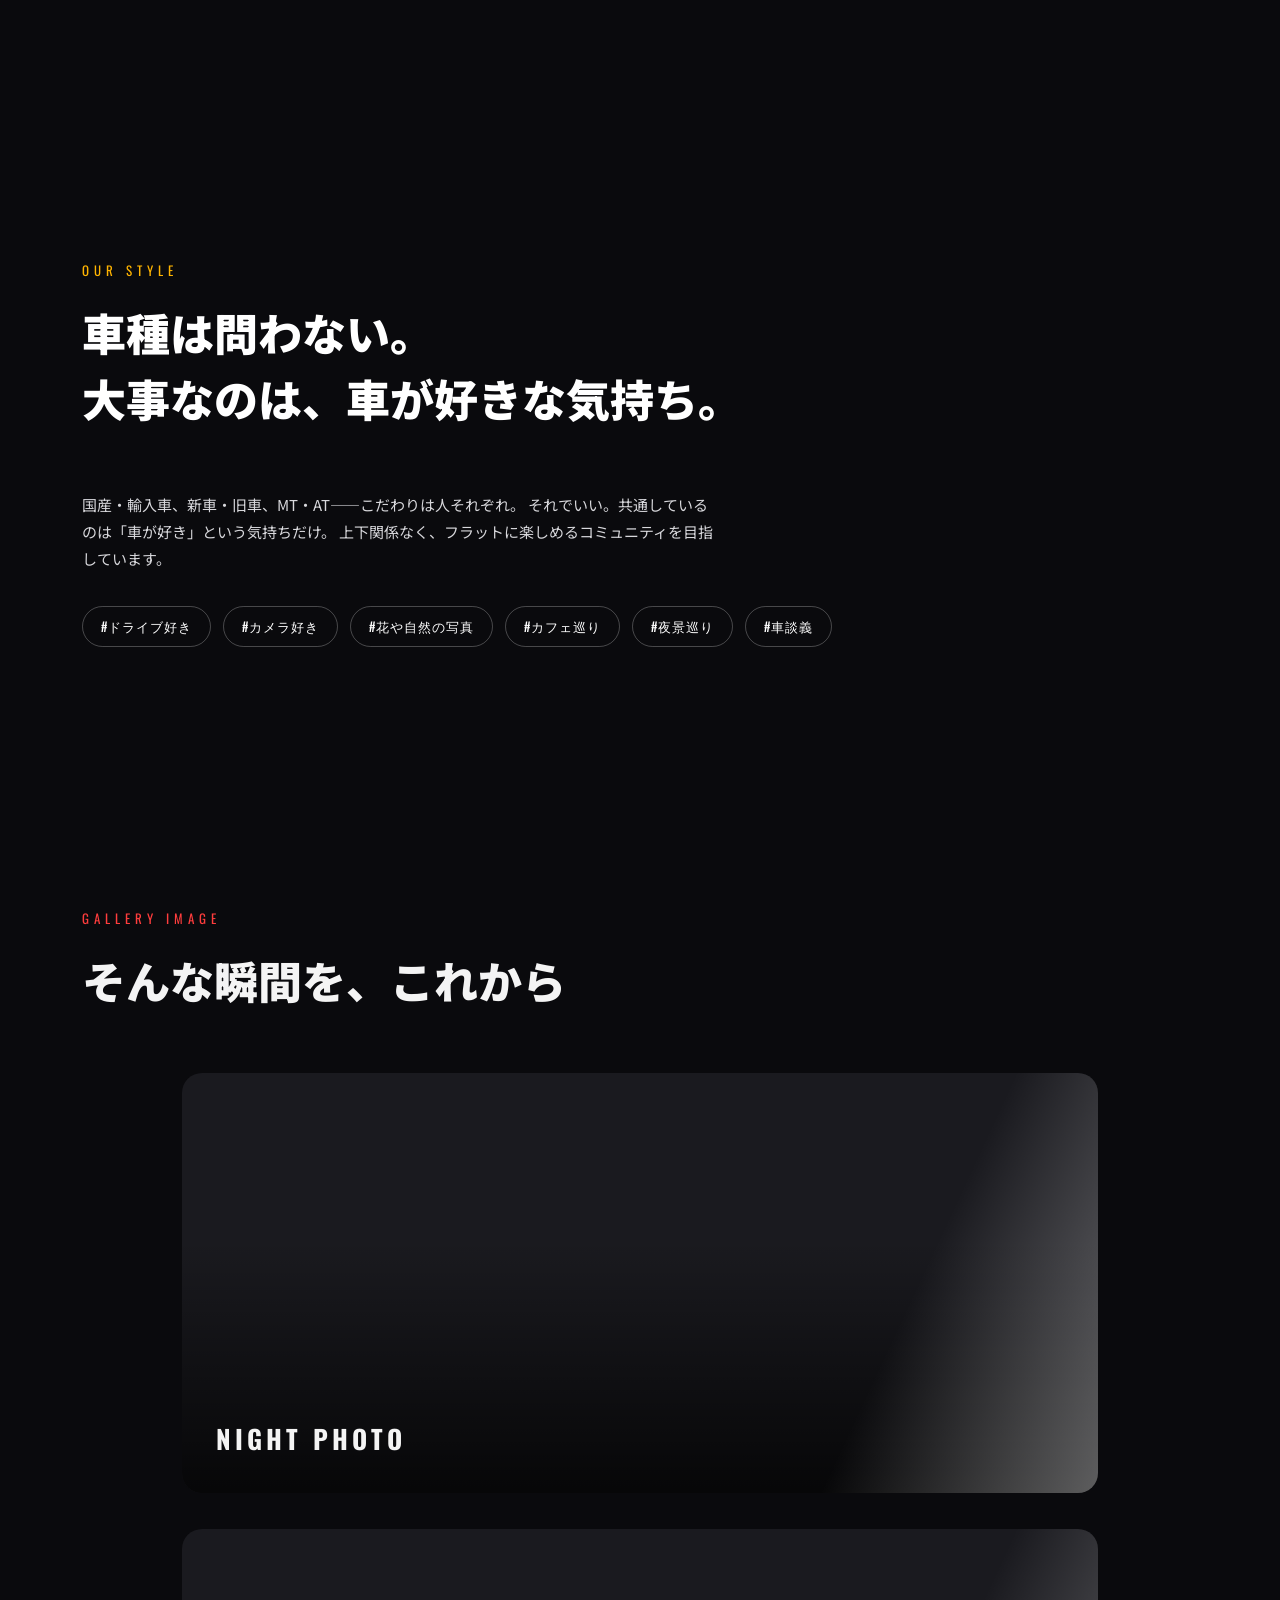
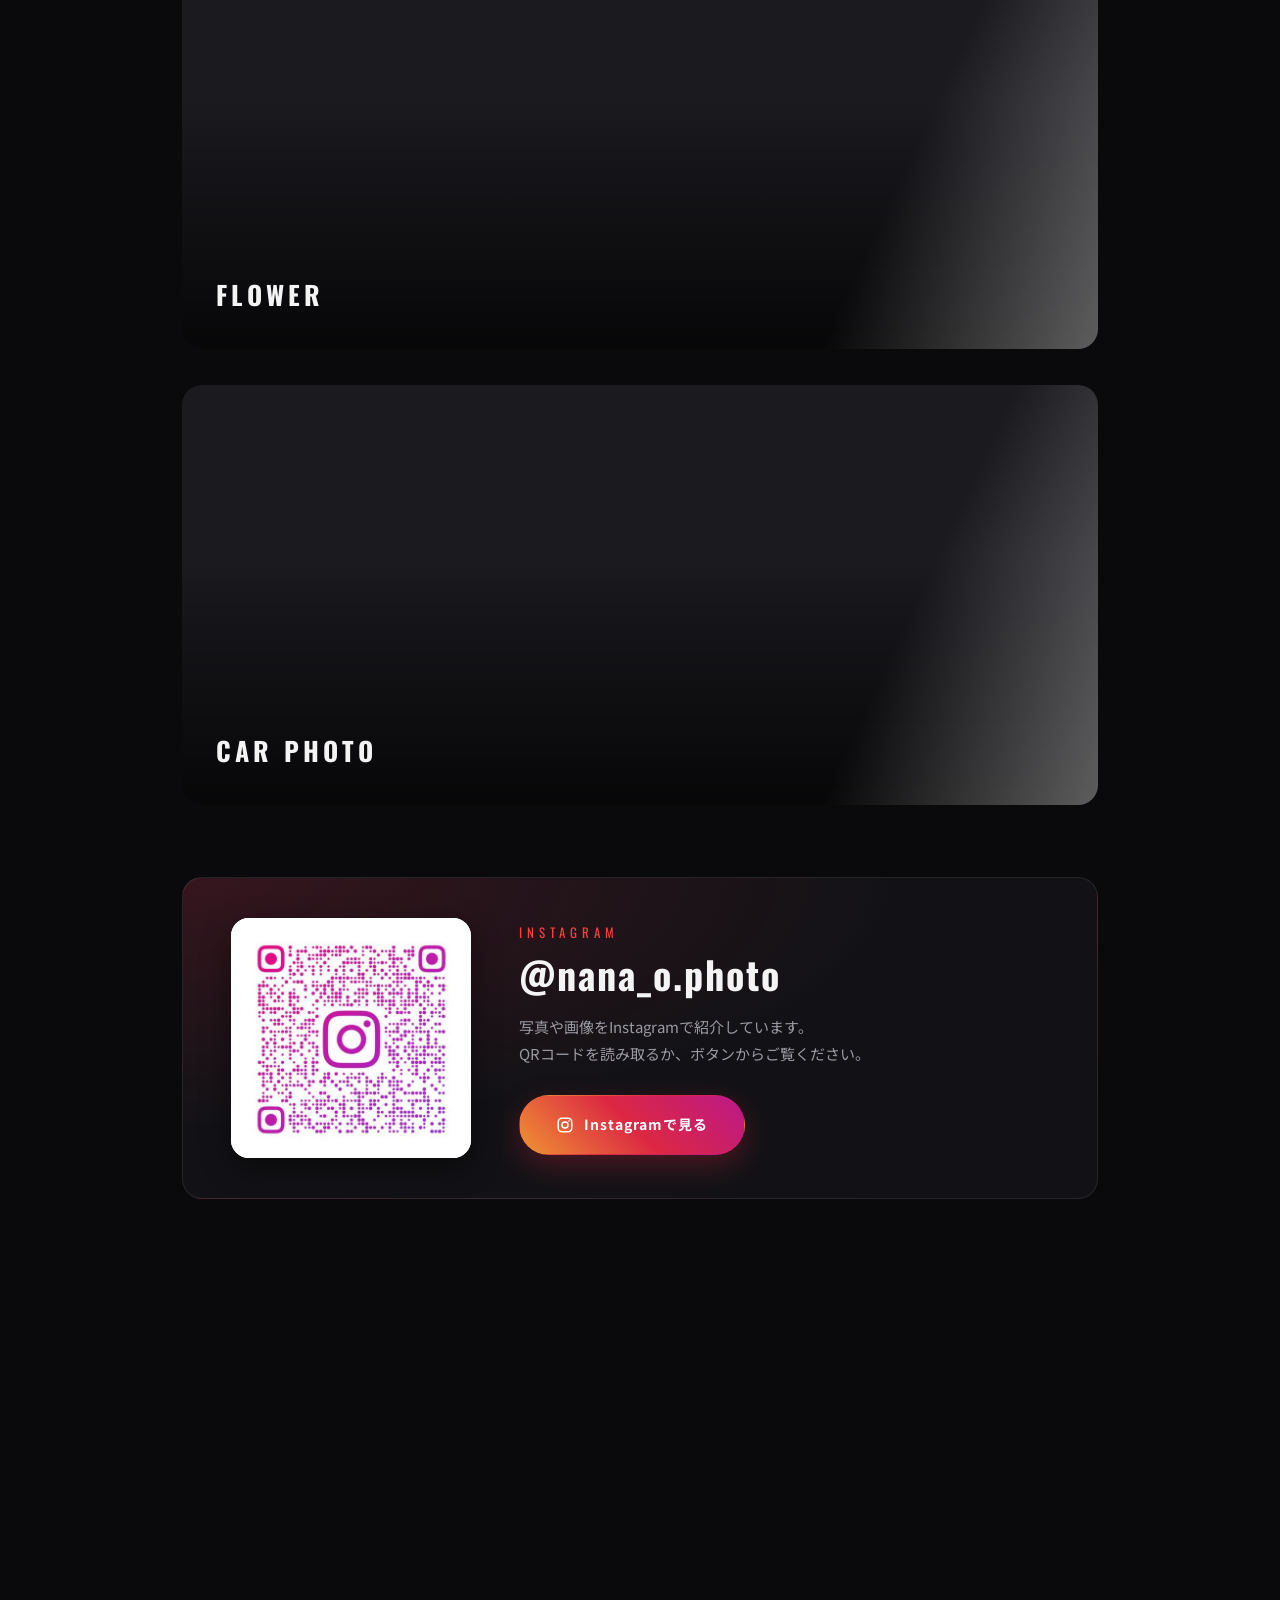
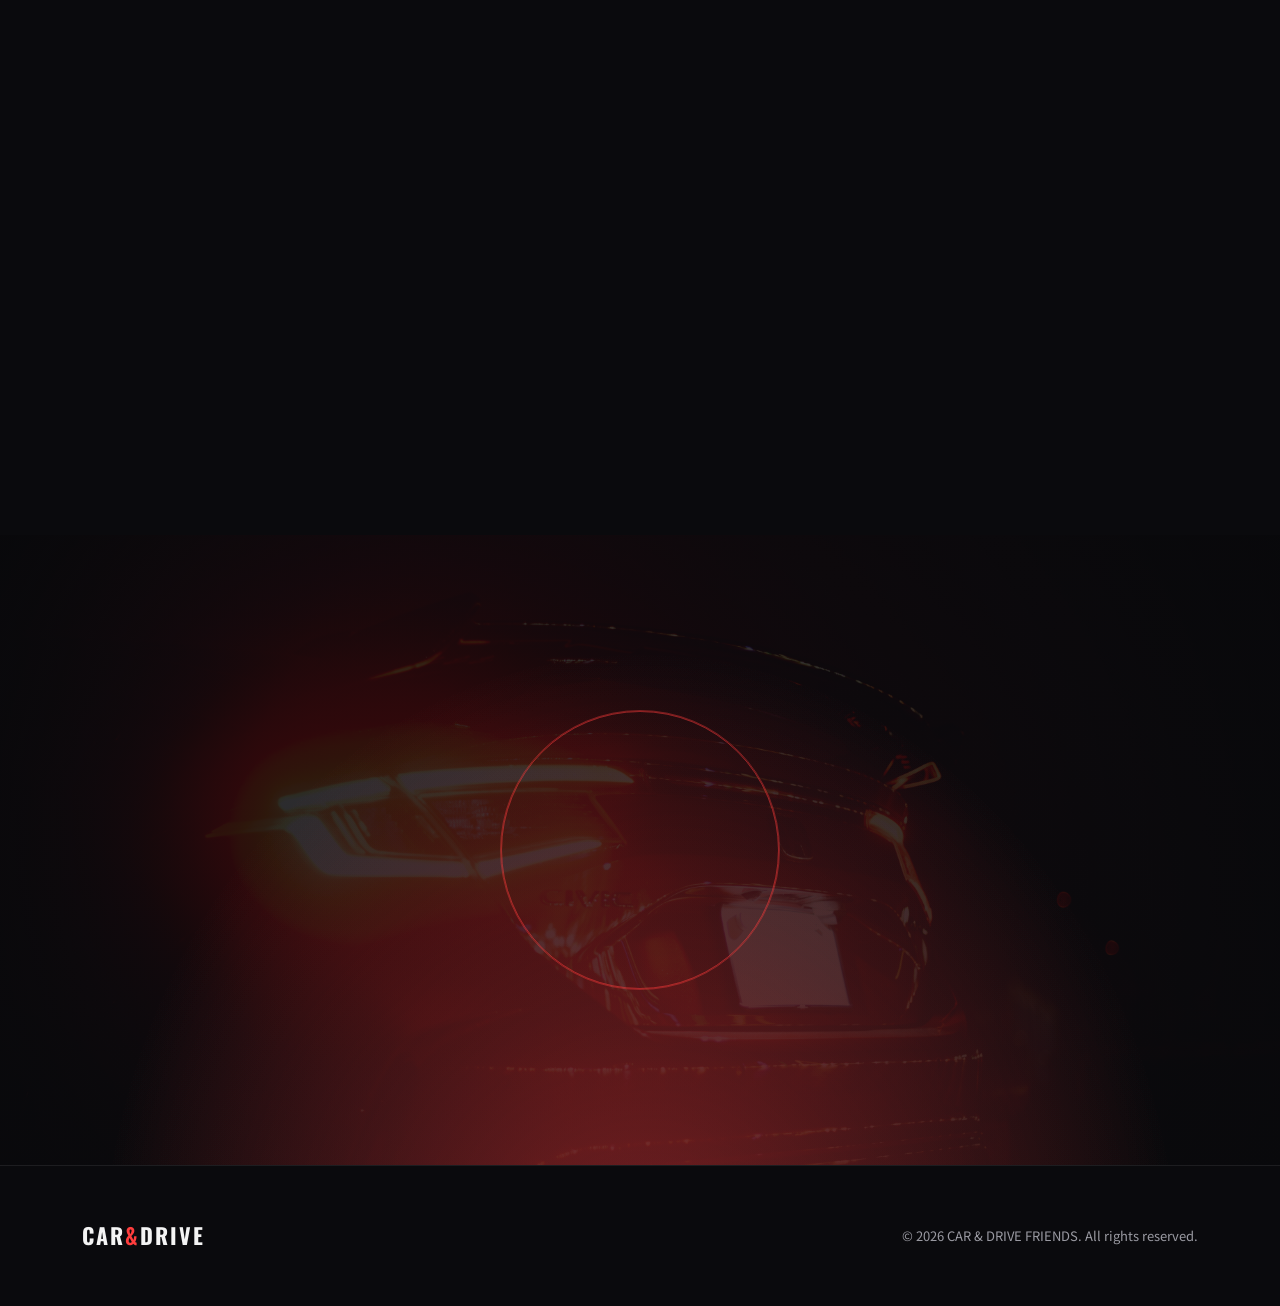
==== commit ec4939f7: "Instagramのリンクをギャラリーに追加 QRコードと「Instagramで見る」ボタンを掲載（@nana_o.photo）。index.htmlとmain.htmlは同じ内容に揃えています。  " ====
--- a/index.html
+++ b/index.html
@@ -188,6 +188,27 @@
       <em class="tap-hint">タップで拡大</em>
     </div>
   </div>
+
+  <!-- INSTAGRAM -->
+  <div class="insta-wrap" data-aos>
+    <div class="insta-card">
+      <a href="https://www.instagram.com/nana_o.photo/" class="insta-qr" target="_blank" rel="noopener noreferrer" aria-label="Instagram @nana_o.photo を開く">
+        <img src="images/instagram-qr.jpg" alt="Instagram @nana_o.photo のQRコード" width="490" height="490" loading="lazy">
+      </a>
+      <div class="insta-info">
+        <p class="insta-kicker">INSTAGRAM</p>
+        <h3 class="insta-handle">@nana_o.photo</h3>
+        <p class="insta-text">
+          <span>写真や画像を</span><span>Instagramで紹介しています。</span><br>
+          <span>QRコードを読み取るか、</span><span>ボタンからご覧ください。</span>
+        </p>
+        <a href="https://www.instagram.com/nana_o.photo/" class="btn btn-insta" target="_blank" rel="noopener noreferrer">
+          <svg class="ig-icon" viewBox="0 0 24 24" aria-hidden="true"><rect x="3" y="3" width="18" height="18" rx="5"/><circle cx="12" cy="12" r="4"/><circle class="ig-dot" cx="17.3" cy="6.7" r="1.1"/></svg>
+          Instagramで見る
+        </a>
+      </div>
+    </div>
+  </div>
 </section>
 
 <!-- ライトボックス -->
--- a/style.css
+++ b/style.css
@@ -624,6 +624,82 @@
   0% { transform: scale(1); }
   12.5% { transform: scale(1.12); }
   100% { transform: scale(1.12); }
+}
+
+/* ===== INSTAGRAM ===== */
+.insta-wrap {
+  max-width: 980px;
+  margin: 72px auto 0;
+  padding: 0 32px;
+}
+.insta-card {
+  display: grid;
+  grid-template-columns: 240px 1fr;
+  align-items: center;
+  gap: 48px;
+  padding: 40px 48px;
+  background:
+    radial-gradient(ellipse at 0% 0%, rgba(220,39,67,.18), transparent 55%),
+    var(--bg-soft);
+  border: 1px solid var(--line);
+  border-radius: 20px;
+  transition: border-color .4s ease, box-shadow .4s ease;
+}
+.insta-card:hover {
+  border-color: rgba(220,39,67,.6);
+  box-shadow: 0 20px 50px rgba(220,39,67,.2);
+}
+.insta-qr {
+  display: block;
+  background: #fff;
+  border-radius: 18px;
+  overflow: hidden;
+  box-shadow: 0 10px 30px rgba(0,0,0,.45);
+  transition: transform .4s ease, box-shadow .4s ease;
+}
+.insta-qr:hover { transform: translateY(-4px); box-shadow: 0 16px 40px rgba(220,39,67,.35); }
+.insta-qr img { display: block; width: 100%; height: auto; }
+.insta-kicker {
+  font-family: var(--ff-en);
+  color: var(--accent);
+  letter-spacing: 5px;
+  font-size: 13px;
+  margin-bottom: 6px;
+}
+.insta-handle {
+  font-family: var(--ff-en);
+  font-size: clamp(26px, 4vw, 38px);
+  font-weight: 700;
+  letter-spacing: 2px;
+  line-height: 1.3;
+}
+.insta-text { color: var(--text-dim); font-size: 15px; margin: 14px 0 28px; }
+.insta-text span { display: inline-block; }
+.btn-insta {
+  gap: 10px;
+  background: linear-gradient(45deg, #f09433 0%, #dc2743 50%, #bc1888 100%);
+  color: #fff;
+  box-shadow: 0 10px 30px rgba(220,39,67,.3);
+}
+.btn-insta:hover { transform: translateY(-3px); box-shadow: 0 14px 34px rgba(220,39,67,.45); }
+.ig-icon {
+  width: 18px; height: 18px;
+  fill: none;
+  stroke: currentColor;
+  stroke-width: 2;
+  stroke-linecap: round;
+  stroke-linejoin: round;
+}
+.ig-icon .ig-dot { fill: currentColor; stroke: none; }
+@media (max-width: 700px) {
+  .insta-card {
+    grid-template-columns: 1fr;
+    justify-items: center;
+    text-align: center;
+    gap: 28px;
+    padding: 32px 24px;
+  }
+  .insta-qr { width: 220px; }
 }
 
 /* ===== REQUIREMENT ===== */
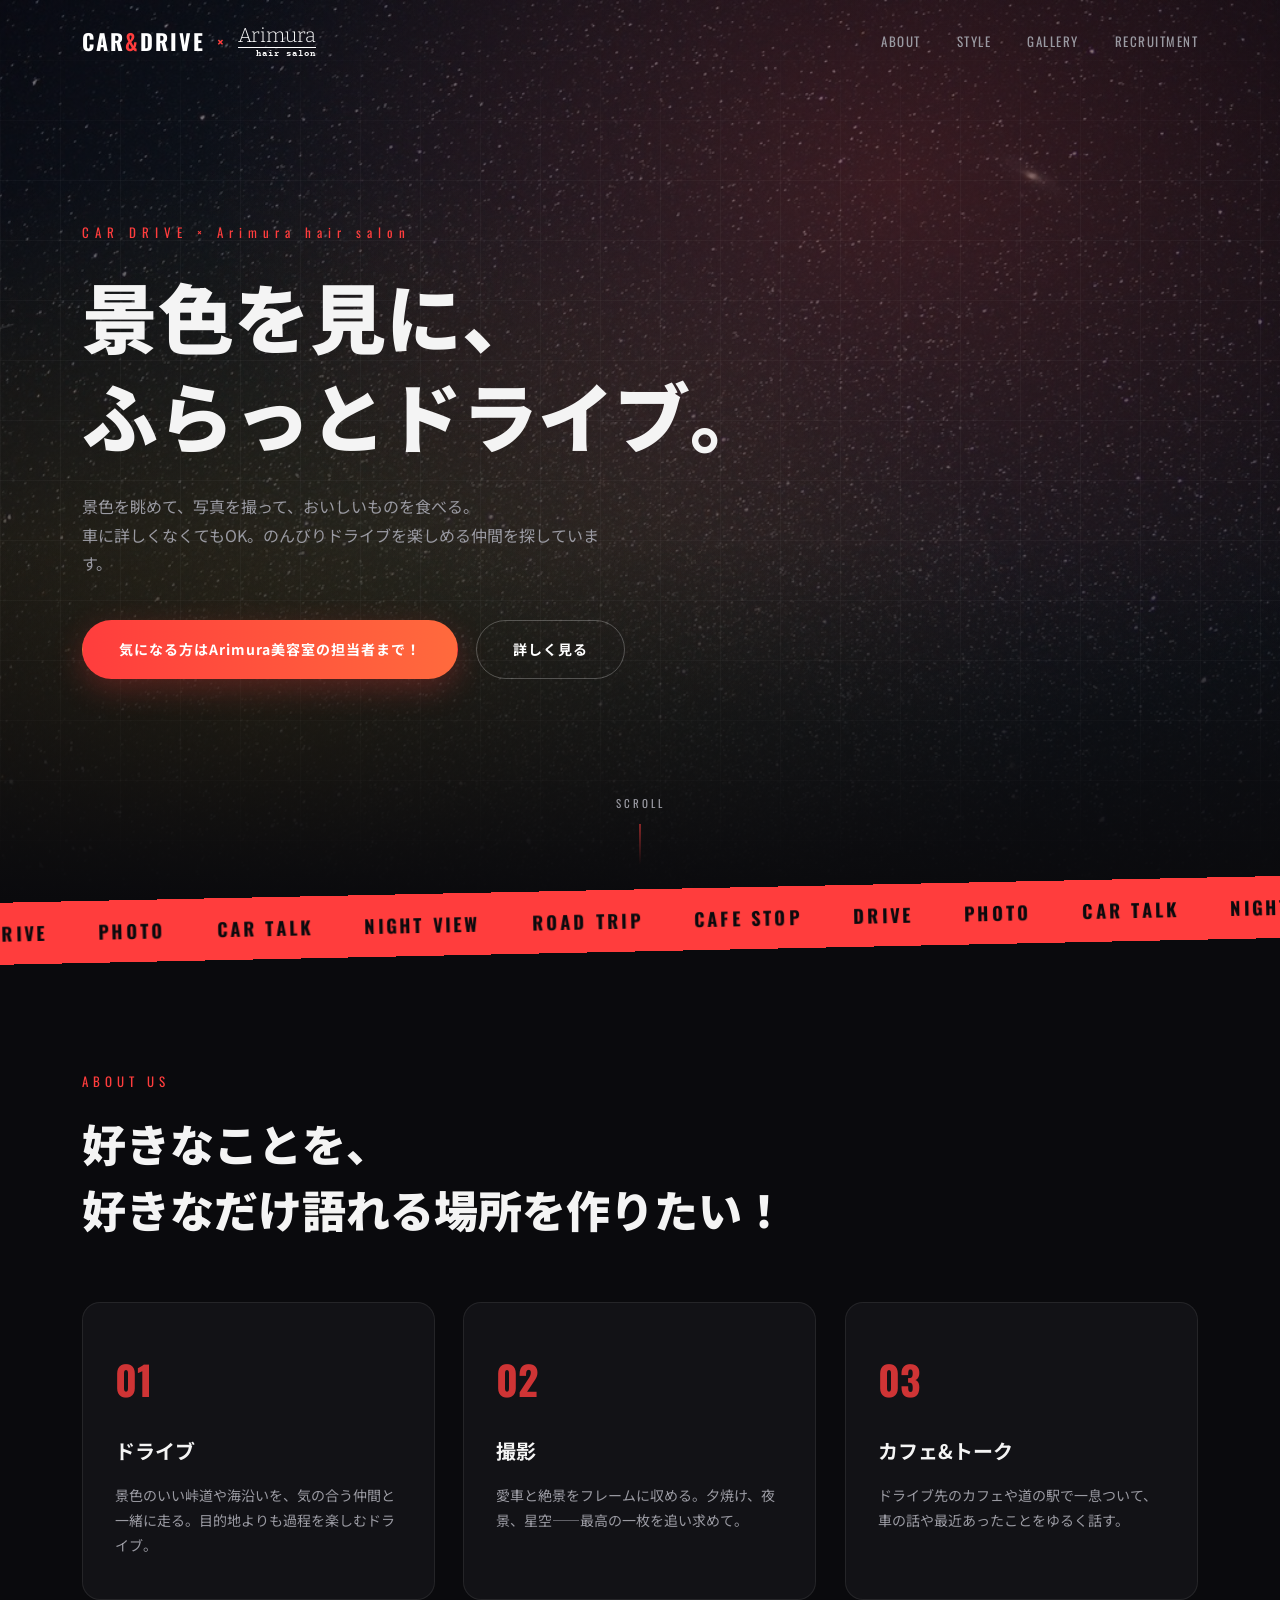
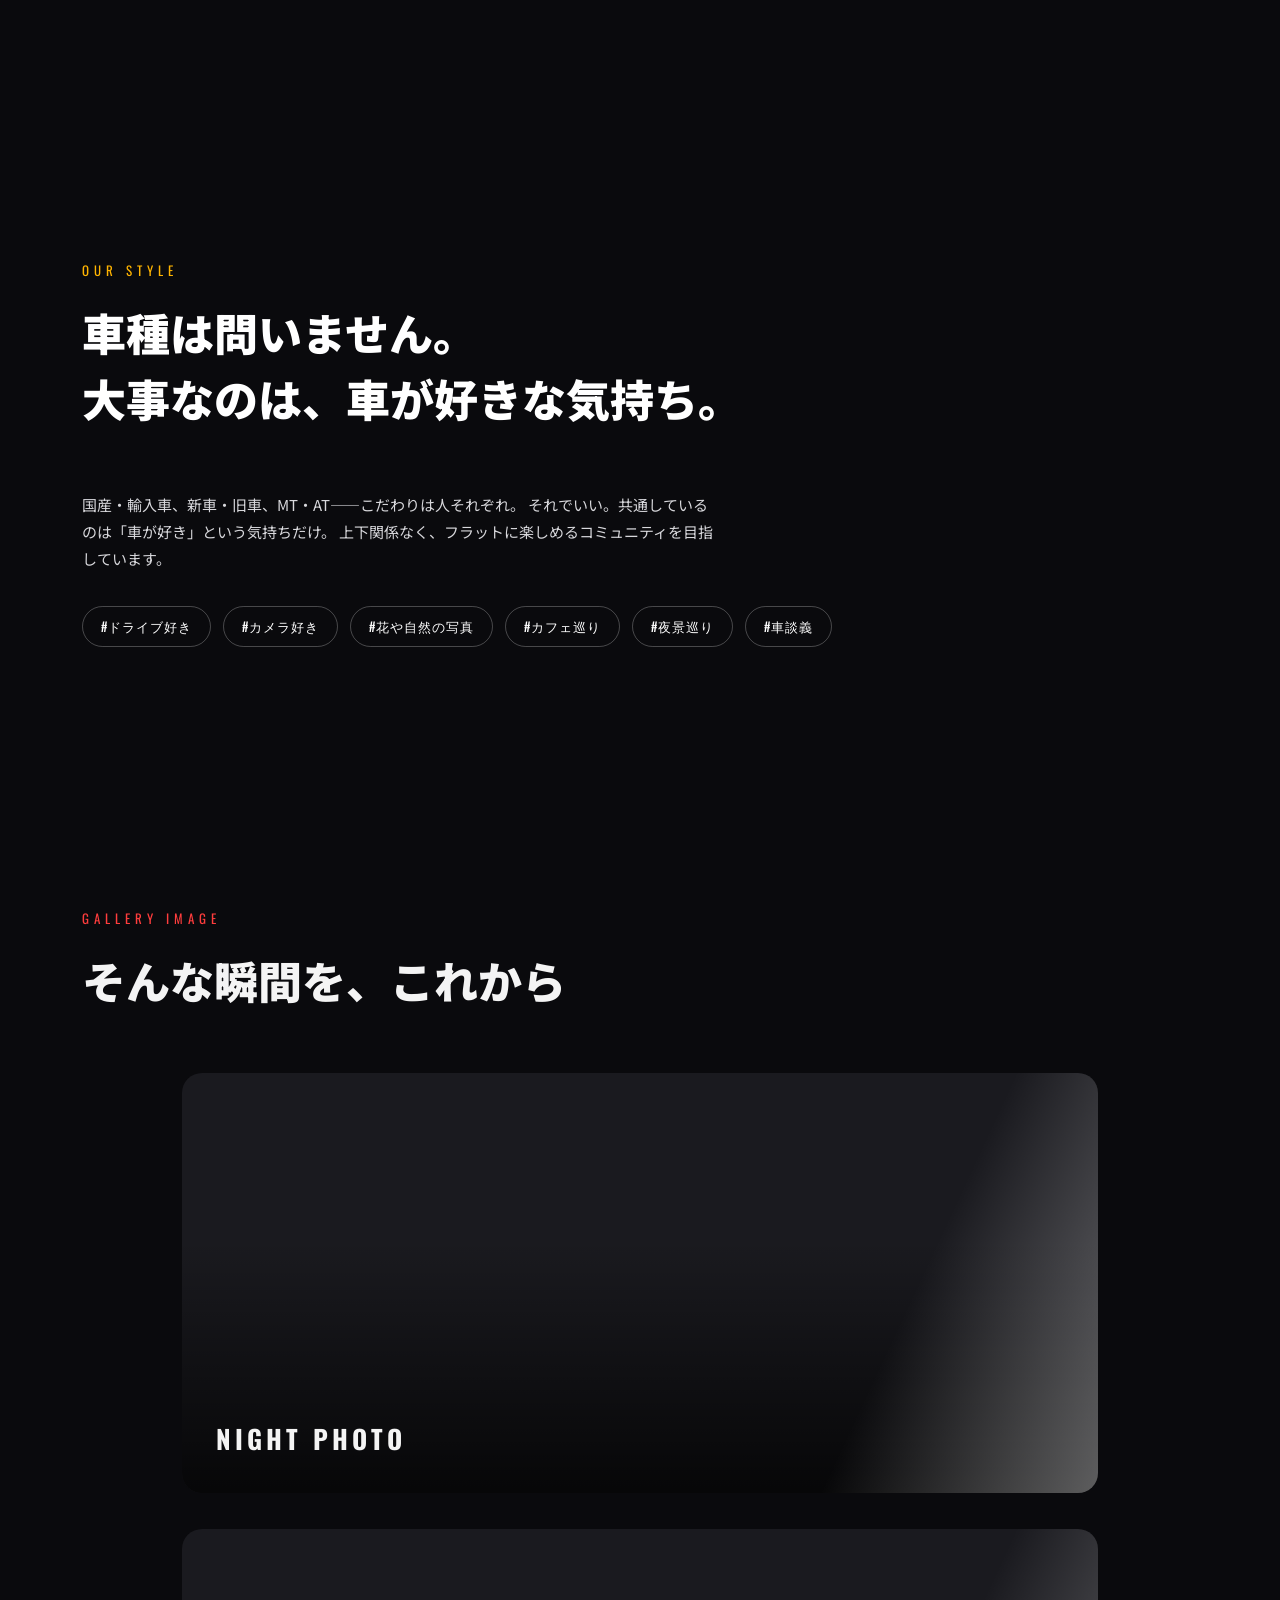
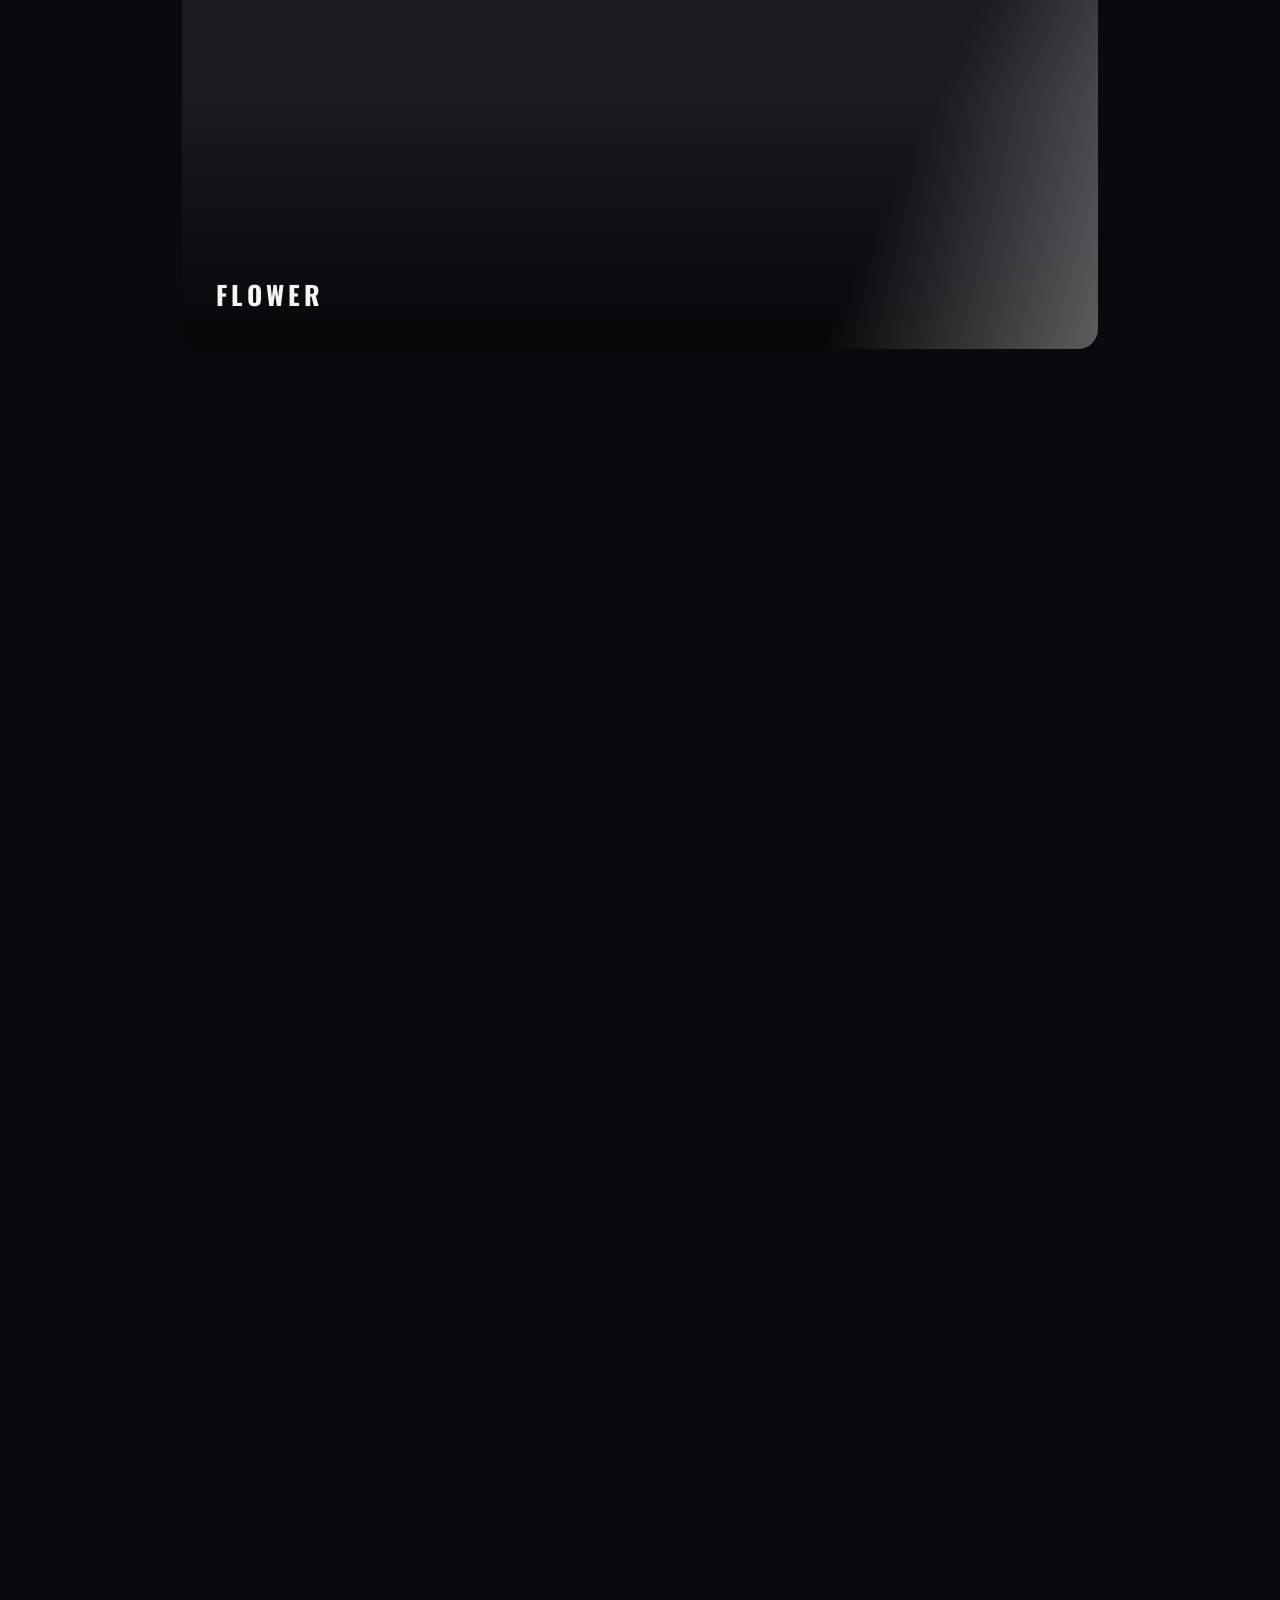
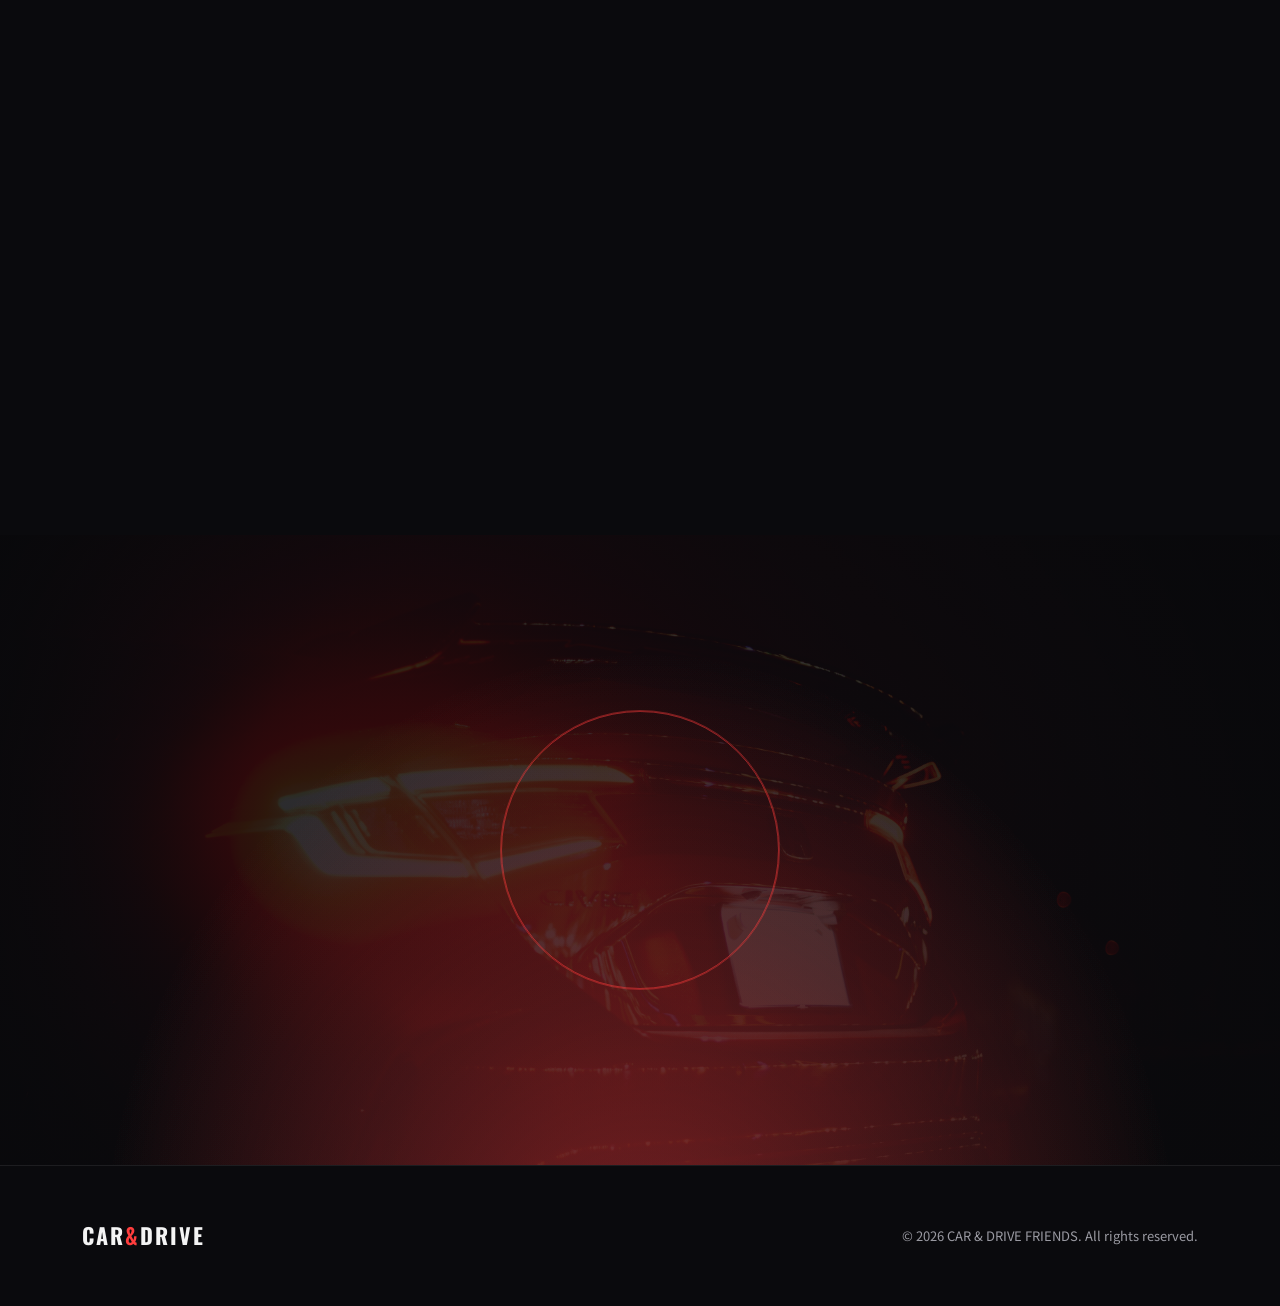
==== commit c634097f: "見出しの文言を調整 ABOUTの見出しを「好きなだけ語れる場所を作りたい！」に、STYLEの見出しを「車種は問いません。」に変更。index.htmlとmain.htmlは同じ内容に揃えています。  " ====
--- a/index.html
+++ b/index.html
@@ -95,7 +95,7 @@
 <section class="about" id="about">
   <div class="container">
     <p class="section-kicker" data-aos>ABOUT US</p>
-    <h2 class="section-title" data-aos>好きなことを、<br>好きなだけ語れる場所</h2>
+    <h2 class="section-title" data-aos>好きなことを、<br>好きなだけ語れる場所を作りたい！</h2>
     <div class="about-grid">
       <div class="about-card" data-aos>
         <div class="about-num">01</div>
@@ -121,7 +121,7 @@
   <div class="style-overlay"></div>
   <div class="container style-content">
     <p class="section-kicker light" data-aos>OUR STYLE</p>
-    <h2 class="section-title light" data-aos>車種は問わない。<br>大事なのは、車が好きな気持ち。</h2>
+    <h2 class="section-title light" data-aos>車種は問いません。<br>大事なのは、車が好きな気持ち。</h2>
     <p class="style-text" data-aos>
       国産・輸入車、新車・旧車、MT・AT——こだわりは人それぞれ。
       それでいい。共通しているのは「車が好き」という気持ちだけ。
@@ -227,7 +227,7 @@
     <div class="req-table" data-aos>
       <div class="req-row">
         <div class="req-label">対象</div>
-        <div class="req-value">20代の男女（車好き・写真好き・ドライブ好き大歓迎）</div>
+        <div class="req-value">年齢不問の男女（車好き・写真好き・ドライブ好き大歓迎）</div>
       </div>
       <div class="req-row">
         <div class="req-label">車種</div>
